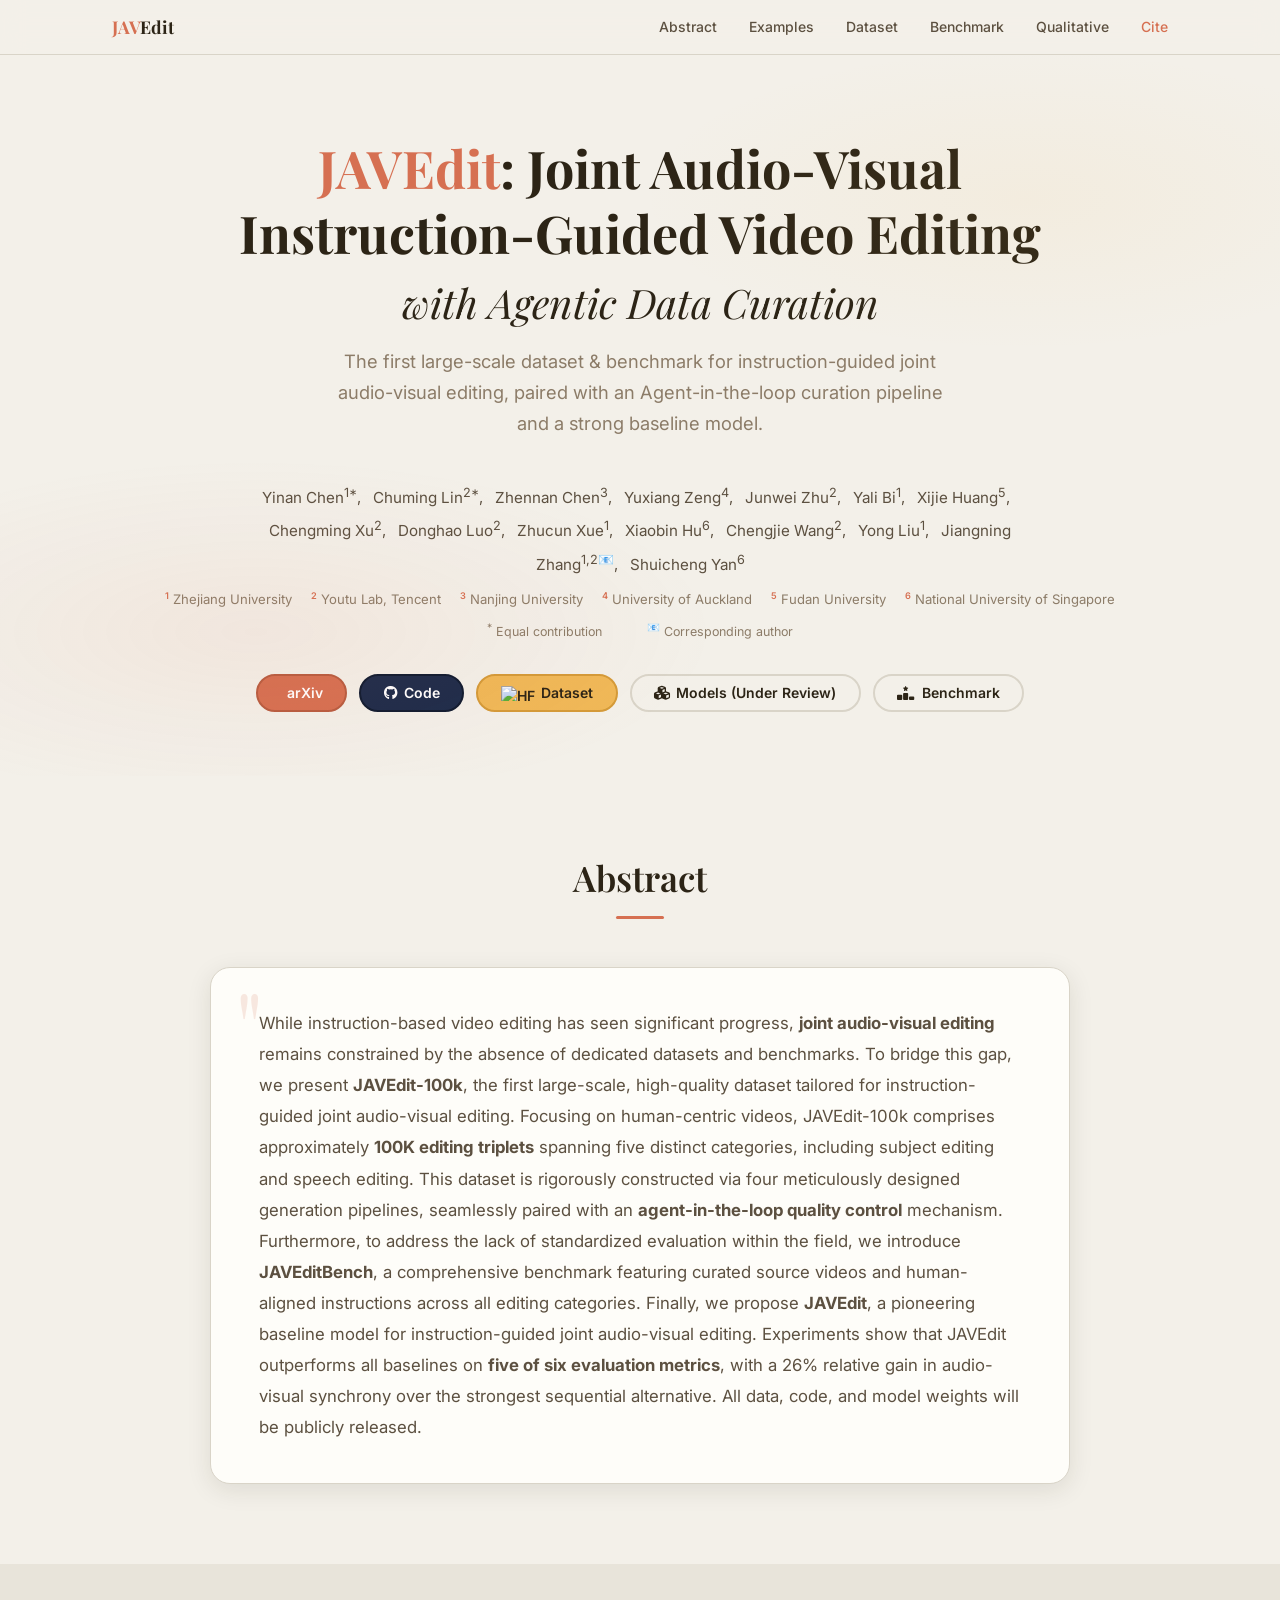
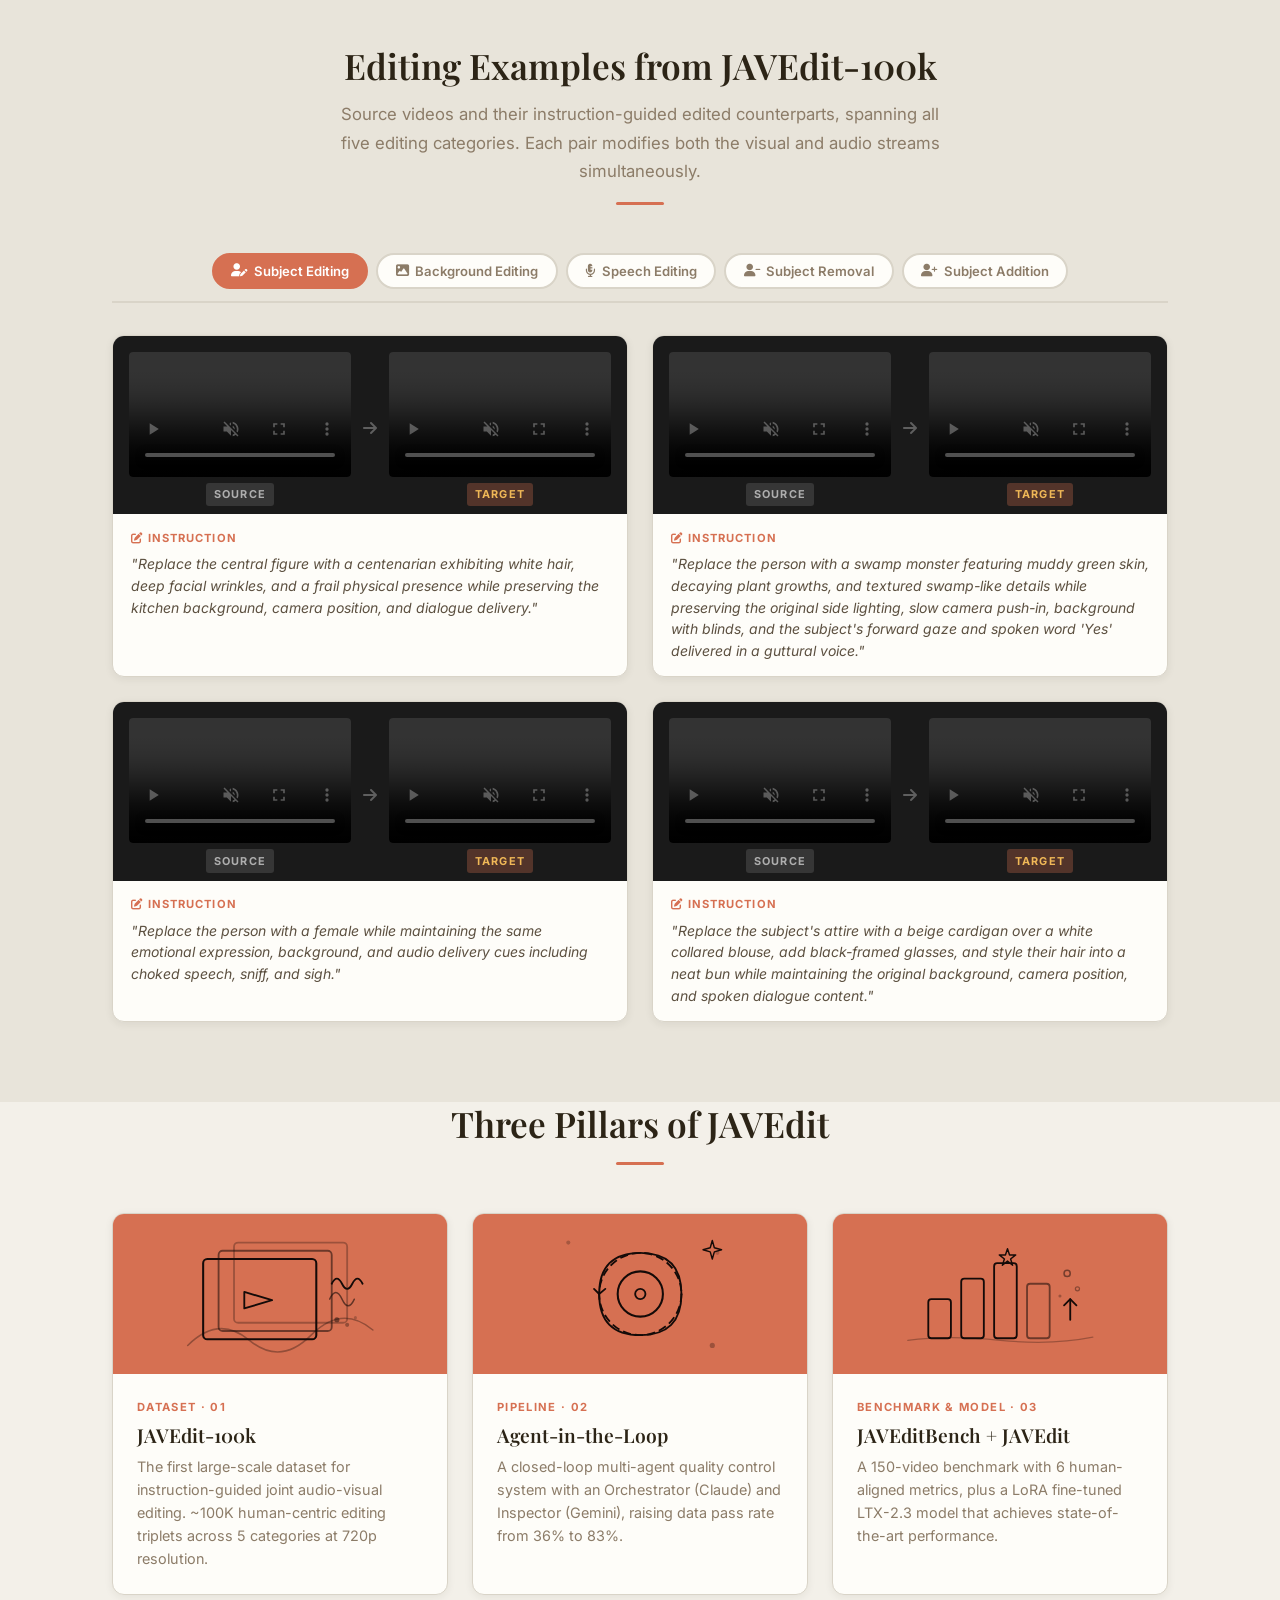
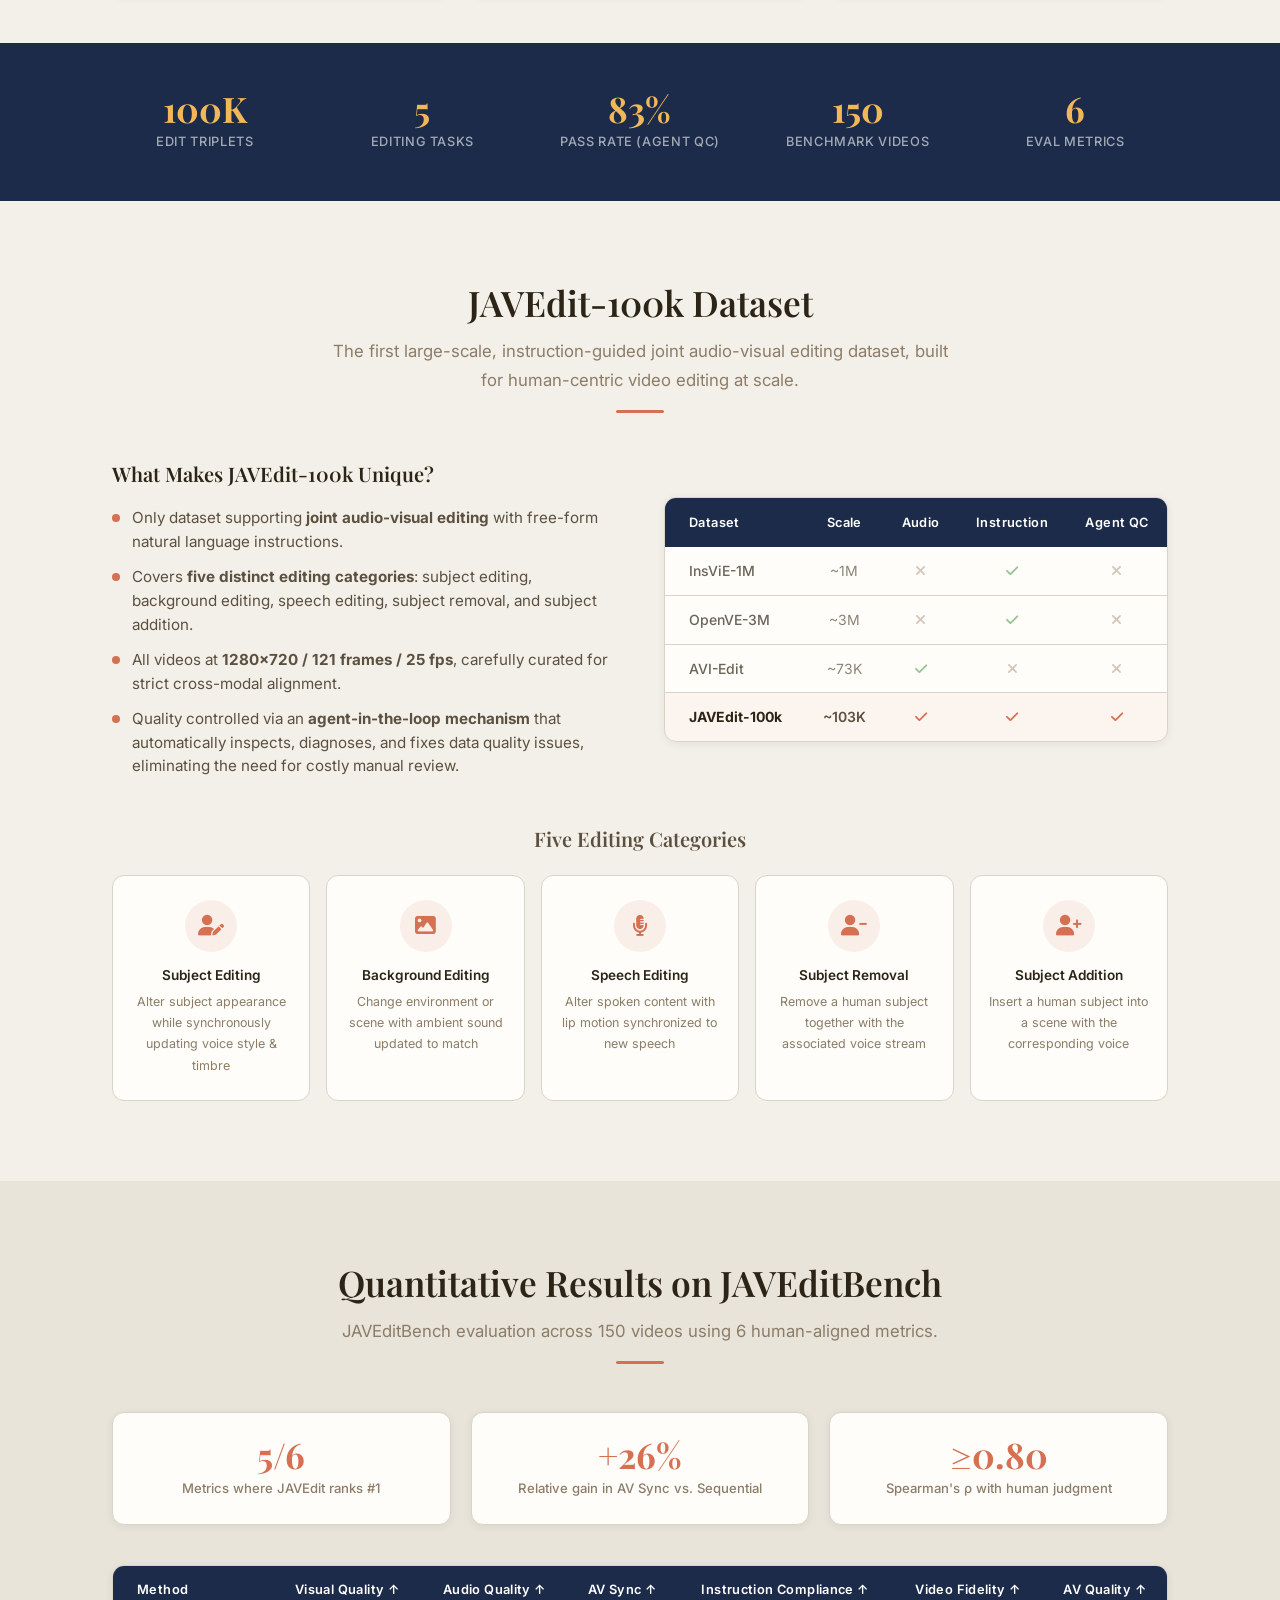
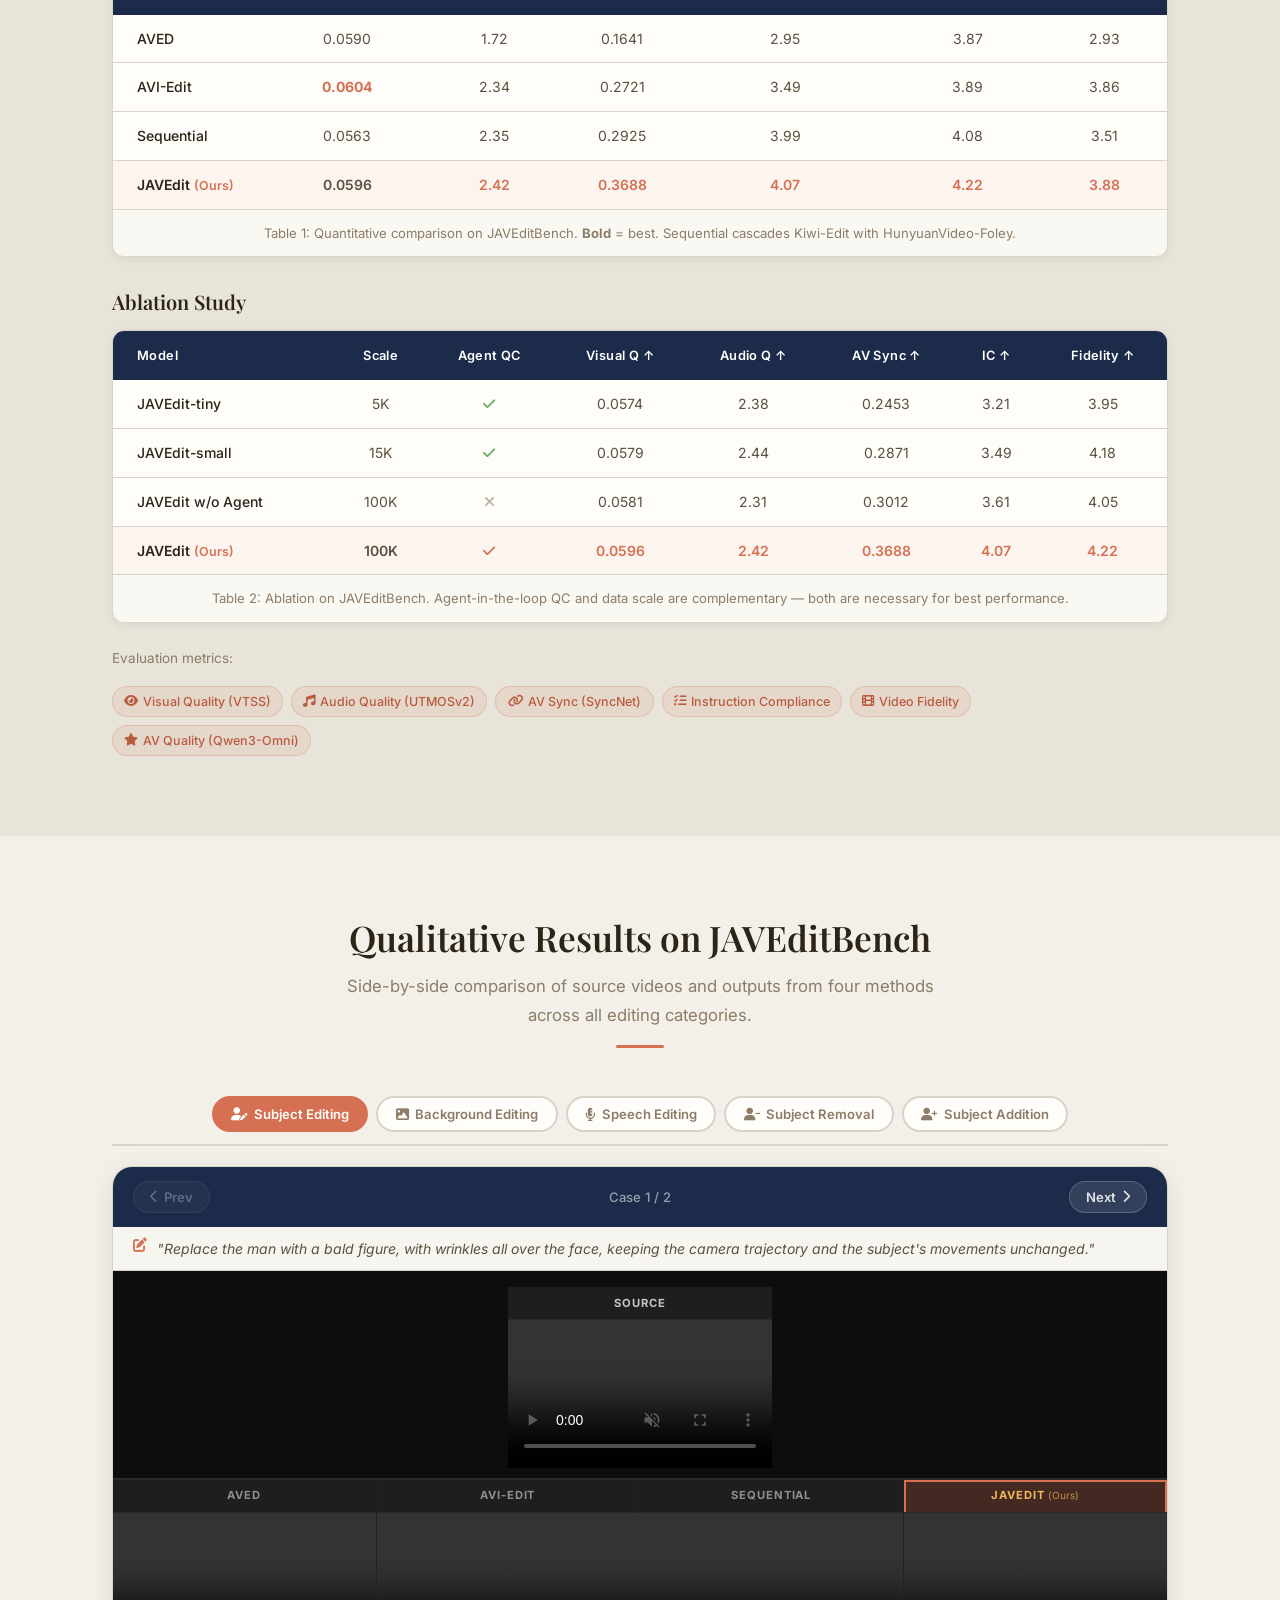
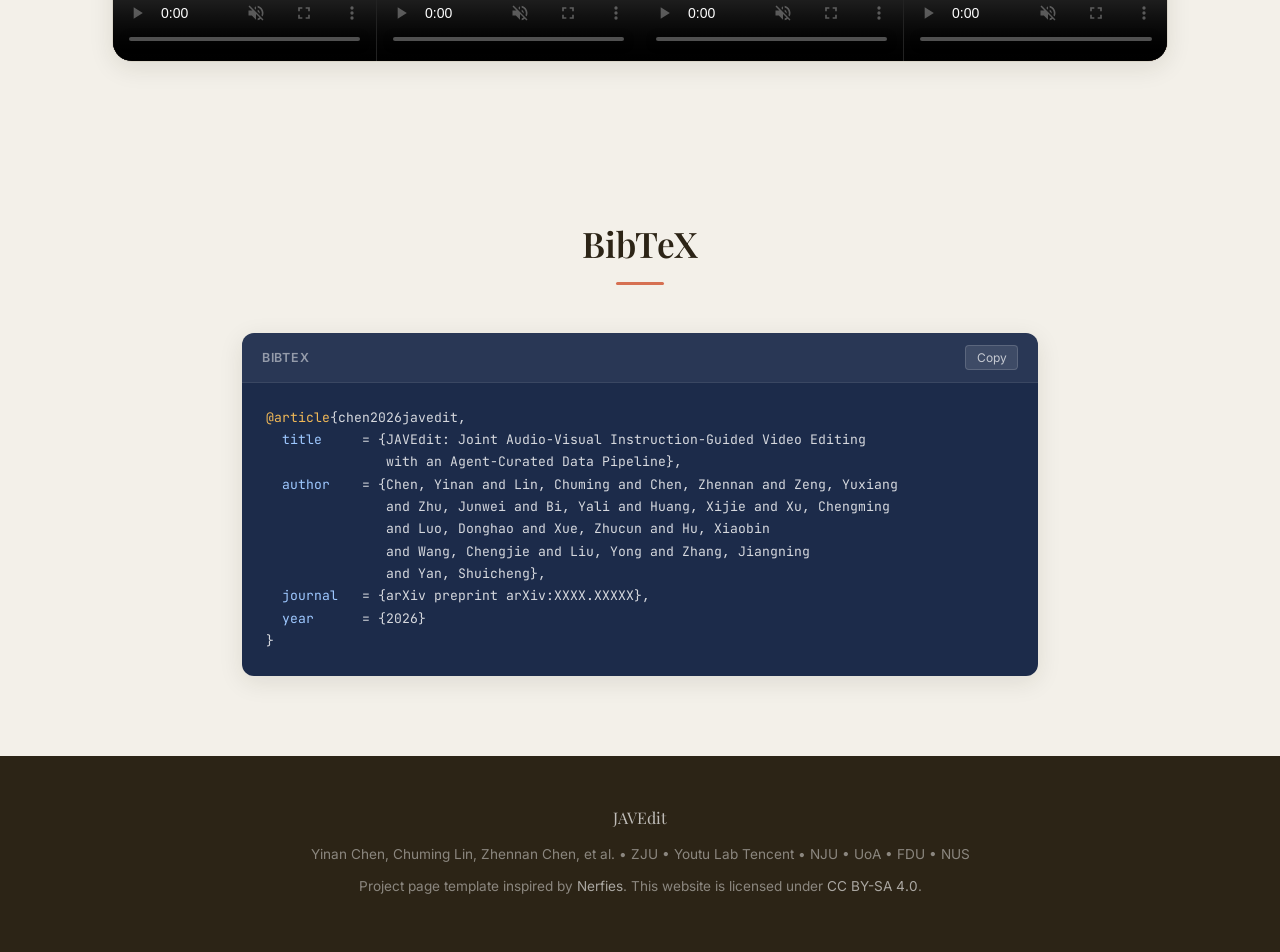
==== projects/JAVEdit/index.html @ 4b49e560 "Initial Update" ====
<!DOCTYPE html>
<html lang="en">
<head>
  <meta charset="UTF-8">
  <meta name="viewport" content="width=device-width, initial-scale=1.0">
  <title>JAVEdit — Joint Audio-Visual Instruction-Guided Video Editing</title>
  <meta name="description" content="JAVEdit: Joint Audio-Visual Instruction-Guided Video Editing with an Agent-Curated Data Pipeline. Introduces JAVEdit-100k dataset, Agent-in-the-loop pipeline, and JAVEditBench benchmark.">
  <meta name="keywords" content="video editing, audio-visual editing, instruction-guided, dataset, JAVEdit">

  <link rel="preconnect" href="https://fonts.googleapis.com">
  <link rel="preconnect" href="https://fonts.gstatic.com" crossorigin>
  <link href="https://fonts.googleapis.com/css2?family=Playfair+Display:ital,wght@0,400;0,600;0,700;1,400&family=Inter:wght@300;400;500;600&family=JetBrains+Mono:wght@400;500&display=swap" rel="stylesheet">
  <link rel="stylesheet" href="https://cdnjs.cloudflare.com/ajax/libs/font-awesome/6.5.0/css/all.min.css" crossorigin>
  <link rel="stylesheet" href="https://cdnjs.cloudflare.com/ajax/libs/academicons/1.9.4/css/academicons.min.css" crossorigin>
  <link rel="stylesheet" href="static/css/index.css">

  <style>
    /* Inline overrides for the active nav link */
    .navbar-links a.active { color: var(--terracotta); }
  </style>
</head>
<body>

<!-- ═══════════════════ NAVBAR ═══════════════════════════════════ -->
<nav class="navbar">
  <div class="container navbar-inner">
    <span class="navbar-brand"><span>JAV</span>Edit</span>
    <ul class="navbar-links">
      <li><a href="#abstract">Abstract</a></li>
      <li><a href="#examples">Examples</a></li>
      <li><a href="#dataset">Dataset</a></li>
      <li><a href="#results">Benchmark</a></li>
      <li><a href="#qualitative">Qualitative</a></li>
      <li><a href="#bibtex">Cite</a></li>
    </ul>
  </div>
</nav>

<!-- ═══════════════════ HERO ══════════════════════════════════════ -->
<header class="hero">
  <div class="container">
    <h1 class="hero-title">
      <span class="highlight">JAVEdit</span>: Joint Audio-Visual<br>
      Instruction-Guided Video Editing<br>
      <em style="font-weight:400; font-size:.78em">with Agentic Data Curation</em>
    </h1>

    <p class="hero-subtitle">
      The first large-scale dataset &amp; benchmark for instruction-guided joint audio-visual editing,
      paired with an Agent-in-the-loop curation pipeline and a strong baseline model.
    </p>

    <!-- Authors -->
    <div class="authors-block">
      <p class="authors-list">
        <a href="https://github.com/RyanChenYN" class="author-link" target="_blank">Yinan Chen</a><sup>1*</sup>,&ensp;
        <a href="https://linchuming.github.io/" class="author-link" target="_blank">Chuming Lin</a><sup>2*</sup>,&ensp;
        <a href="https://scholar.google.com/citations?user=edoqkgoAAAAJ&hl=en" class="author-link" target="_blank">Zhennan Chen</a><sup>3</sup>,&ensp;
        <a href="https://scholar.google.com/citations?user=gZvKCWoAAAAJ&hl=en" class="author-link" target="_blank">Yuxiang Zeng</a><sup>4</sup>,&ensp;
        <a href="https://scholar.google.com/citations?user=-OxQlHsAAAAJ&hl=zh-CN" class="author-link" target="_blank">Junwei Zhu</a><sup>2</sup>,&ensp;
        <a href="https://scholar.google.com/citations?user=8V6O60gAAAAJ&hl=zh-CN" class="author-link" target="_blank">Yali Bi</a><sup>1</sup>,&ensp;
        <a href="https://chmxu.github.io/" class="author-link" target="_blank">Xijie Huang</a><sup>5</sup>,&ensp;
        <a href="#" class="author-link" target="_blank">Chengming Xu</a><sup>2</sup>,&ensp;
        <a href="#" class="author-link" target="_blank">Donghao Luo</a><sup>2</sup>,&ensp;
        <a href="#" class="author-link" target="_blank">Zhucun Xue</a><sup>1</sup>,&ensp;
        <a href="#" class="author-link" target="_blank">Xiaobin Hu</a><sup>6</sup>,&ensp;
        <a href="#" class="author-link" target="_blank">Chengjie Wang</a><sup>2</sup>,&ensp;
        <a href="#" class="author-link" target="_blank">Yong Liu</a><sup>1</sup>,&ensp;
        <a href="#" class="author-link" target="_blank">Jiangning Zhang</a><sup>1,2</sup><a href="mailto:186368@zju.edu.cn"><sup>📧</sup></a>,&ensp;
        <a href="#" class="author-link" target="_blank">Shuicheng Yan</a><sup>6</sup>
      </p>
      <div class="affil-list">
        <span><sup class="affil-num">1</sup> Zhejiang University</span>
        <span><sup class="affil-num">2</sup> Youtu Lab, Tencent</span>
        <span><sup class="affil-num">3</sup> Nanjing University</span>
        <span><sup class="affil-num">4</sup> University of Auckland</span>
        <span><sup class="affil-num">5</sup> Fudan University</span>
        <span><sup class="affil-num">6</sup> National University of Singapore</span>
      </div>
      <div class="author-notes">
        <span><sup>*</sup> Equal contribution</span>&ensp;
        <span><sup>📧</sup> Corresponding author</span>
      </div>
    </div>

    <!-- CTA Buttons -->
    <div class="btn-row">
      <a href="https://arxiv.org/abs/XXXX.XXXXX" class="btn btn-primary" target="_blank">
        <i class="ai ai-arxiv"></i> arXiv
      </a>
      <a href="https://github.com/RyanChenYN/JAVEdit" class="btn btn-navy" target="_blank">
        <i class="fa-brands fa-github"></i> Code
      </a>
      <a href="https://huggingface.co/datasets/Coraxor/JAVEdit-100k" class="btn btn-mustard" target="_blank">
        <img src="https://huggingface.co/front/assets/huggingface_logo-noborder.svg" alt="HF" style="height:1.1em; vertical-align:middle;"> Dataset
      </a>
      <a href="#" class="btn btn-secondary" target="_blank">
        <i class="fa-solid fa-cubes"></i> Models (Under Review)
      </a>
      <a href="#results" class="btn btn-secondary">
        <i class="fa-solid fa-ranking-star"></i> Benchmark
      </a>
    </div>
  </div>
</header>

<!-- ═══════════════════ ABSTRACT ══════════════════════════════════ -->
<section id="abstract" class="section">
  <div class="container">
    <div class="section-header">
      <h2 class="section-title">Abstract</h2>
      <div class="divider"></div>
    </div>

    <div class="abstract-card">
      <p class="abstract-text">
        While instruction-based video editing has seen significant progress, <strong>joint audio-visual editing</strong>
        remains constrained by the absence of dedicated datasets and benchmarks. To bridge this gap,
        we present <strong>JAVEdit-100k</strong>, the first large-scale, high-quality dataset tailored for
        instruction-guided joint audio-visual editing. Focusing on human-centric videos, JAVEdit-100k
        comprises approximately <strong>100K editing triplets</strong> spanning five distinct categories, including
        subject editing and speech editing. This dataset is rigorously constructed via four meticulously
        designed generation pipelines, seamlessly paired with an <strong>agent-in-the-loop quality control</strong>
        mechanism. Furthermore, to address the lack of standardized evaluation within the field, we
        introduce <strong>JAVEditBench</strong>, a comprehensive benchmark featuring curated source videos and
        human-aligned instructions across all editing categories. Finally, we propose <strong>JAVEdit</strong>,
        a pioneering baseline model for instruction-guided joint audio-visual editing. Experiments show
        that JAVEdit outperforms all baselines on <strong>five of six evaluation metrics</strong>,
        with a 26% relative gain in audio-visual synchrony over the strongest sequential alternative.
        All data, code, and model weights will be publicly released.
      </p>
    </div>
  </div>
</section>

<!-- ═══════════════════ DATA EXAMPLES ═══════════════════════════ -->
<section id="examples" class="section" style="background:var(--cream-dark)">
  <div class="container">
    <div class="section-header">
      <h2 class="section-title">Editing Examples from JAVEdit-100k</h2>
      <p class="section-desc">
        Source videos and their instruction-guided edited counterparts, spanning all five editing categories.
        Each pair modifies both the visual and audio streams simultaneously.
      </p>
      <div class="divider"></div>
    </div>

    <!-- Category Tabs -->
    <div class="tab-bar" role="tablist">
      <button class="tab-btn active" data-tab="ex-subject" role="tab" aria-selected="true">
        <i class="fa-solid fa-user-pen"></i> Subject Editing
      </button>
      <button class="tab-btn" data-tab="ex-bg" role="tab">
        <i class="fa-solid fa-image"></i> Background Editing
      </button>
      <button class="tab-btn" data-tab="ex-speech" role="tab">
        <i class="fa-solid fa-microphone-lines"></i> Speech Editing
      </button>
      <button class="tab-btn" data-tab="ex-remove" role="tab">
        <i class="fa-solid fa-user-minus"></i> Subject Removal
      </button>
      <button class="tab-btn" data-tab="ex-add" role="tab">
        <i class="fa-solid fa-user-plus"></i> Subject Addition
      </button>
    </div>

    <!-- ── Subject Editing ── -->
    <div class="tab-panel active" id="ex-subject">
      <div class="pair-grid">

        <div class="pair-item">
          <div class="pair-videos">
            <div class="video-wrap">
              <video src="static/videos/datapipeline/person/0a16d2122d7b9e9fe6c2a6aa65b658e6/0a16d2122d7b9e9fe6c2a6aa65b658e6.mp4" muted loop playsinline controls></video>
              <span class="video-label src-label">Source</span>
            </div>
            <div class="pair-arrow"><i class="fa-solid fa-arrow-right"></i></div>
            <div class="video-wrap">
              <video src="static/videos/datapipeline/person/0a16d2122d7b9e9fe6c2a6aa65b658e6/0a16d2122d7b9e9fe6c2a6aa65b658e6_person_attribute_editing_age_Centenarian.mp4" muted loop playsinline controls></video>
              <span class="video-label edit-label">Target</span>
            </div>
          </div>
          <div class="pair-instruction">
            <span class="inst-label"><i class="fa-solid fa-pen-to-square"></i> Instruction</span>
            <p>"Replace the central figure with a centenarian exhibiting white hair, deep facial wrinkles, and a frail physical presence while preserving the kitchen background, camera position, and dialogue delivery."</p>
          </div>
        </div>

        <div class="pair-item">
          <div class="pair-videos">
            <div class="video-wrap">
              <video src="static/videos/datapipeline/person/41bea2e111c10757247267f6280dea7e/41bea2e111c10757247267f6280dea7e.mp4" muted loop playsinline controls></video>
              <span class="video-label src-label">Source</span>
            </div>
            <div class="pair-arrow"><i class="fa-solid fa-arrow-right"></i></div>
            <div class="video-wrap">
              <video src="static/videos/datapipeline/person/41bea2e111c10757247267f6280dea7e/41bea2e111c10757247267f6280dea7e_person_attribute_editing_subject_replacement_Swamp_monster.mp4" muted loop playsinline controls></video>
              <span class="video-label edit-label">Target</span>
            </div>
          </div>
          <div class="pair-instruction">
            <span class="inst-label"><i class="fa-solid fa-pen-to-square"></i> Instruction</span>
            <p>"Replace the person with a swamp monster featuring muddy green skin, decaying plant growths, and textured swamp-like details while preserving the original side lighting, slow camera push-in, background with blinds, and the subject's forward gaze and spoken word 'Yes' delivered in a guttural voice."</p>
          </div>
        </div>

        <div class="pair-item">
          <div class="pair-videos">
            <div class="video-wrap">
              <video src="static/videos/datapipeline/person/4c8dca29e1877a3bbf72e9747c40f267/4c8dca29e1877a3bbf72e9747c40f267.mp4" muted loop playsinline controls></video>
              <span class="video-label src-label">Source</span>
            </div>
            <div class="pair-arrow"><i class="fa-solid fa-arrow-right"></i></div>
            <div class="video-wrap">
              <video src="static/videos/datapipeline/person/4c8dca29e1877a3bbf72e9747c40f267/4c8dca29e1877a3bbf72e9747c40f267_person_attribute_editing_gender_Female.mp4" muted loop playsinline controls></video>
              <span class="video-label edit-label">Target</span>
            </div>
          </div>
          <div class="pair-instruction">
            <span class="inst-label"><i class="fa-solid fa-pen-to-square"></i> Instruction</span>
            <p>"Replace the person with a female while maintaining the same emotional expression, background, and audio delivery cues including choked speech, sniff, and sigh."</p>
          </div>
        </div>

        <div class="pair-item">
          <div class="pair-videos">
            <div class="video-wrap">
              <video src="static/videos/datapipeline/person/0bba0af818855deef3c978c8ed2c5d9b/0bba0af818855deef3c978c8ed2c5d9b.mp4" muted loop playsinline controls></video>
              <span class="video-label src-label">Source</span>
            </div>
            <div class="pair-arrow"><i class="fa-solid fa-arrow-right"></i></div>
            <div class="video-wrap">
              <video src="static/videos/datapipeline/person/0bba0af818855deef3c978c8ed2c5d9b/0bba0af818855deef3c978c8ed2c5d9b_person_attribute_editing_subject_replacement_Librarian.mp4" muted loop playsinline controls></video>
              <span class="video-label edit-label">Target</span>
            </div>
          </div>
          <div class="pair-instruction">
            <span class="inst-label"><i class="fa-solid fa-pen-to-square"></i> Instruction</span>
            <p>"Replace the subject's attire with a beige cardigan over a white collared blouse, add black-framed glasses, and style their hair into a neat bun while maintaining the original background, camera position, and spoken dialogue content."</p>
          </div>
        </div>

      </div>
    </div>

    <!-- ── Background Editing ── -->
    <div class="tab-panel" id="ex-bg">
      <div class="pair-grid">

        <div class="pair-item">
          <div class="pair-videos">
            <div class="video-wrap">
              <video src="static/videos/datapipeline/background/1749b9cf546bac1a19e24f649ab5e3c0_background_editing_outdoor_Hiking_trail/1749b9cf546bac1a19e24f649ab5e3c0.mp4" muted loop playsinline controls></video>
              <span class="video-label src-label">Source</span>
            </div>
            <div class="pair-arrow"><i class="fa-solid fa-arrow-right"></i></div>
            <div class="video-wrap">
              <video src="static/videos/datapipeline/background/1749b9cf546bac1a19e24f649ab5e3c0_background_editing_outdoor_Hiking_trail/1749b9cf546bac1a19e24f649ab5e3c0_background_editing_outdoor_Hiking_trail.mp4" muted loop playsinline controls></video>
              <span class="video-label edit-label">Target</span>
            </div>
          </div>
          <div class="pair-instruction">
            <span class="inst-label"><i class="fa-solid fa-pen-to-square"></i> Instruction</span>
            <p>"Replace the background with a dense forest hiking trail featuring a dirt path surrounded by tall trees and lush greenery while maintaining the subject's position and natural outdoor lighting."</p>
          </div>
        </div>

        <div class="pair-item">
          <div class="pair-videos">
            <div class="video-wrap">
              <video src="static/videos/datapipeline/background/1749dc0fbf5072fd6302650e2b3811af_background_editing_nature_Spring_garden/1749dc0fbf5072fd6302650e2b3811af.mp4" muted loop playsinline controls></video>
              <span class="video-label src-label">Source</span>
            </div>
            <div class="pair-arrow"><i class="fa-solid fa-arrow-right"></i></div>
            <div class="video-wrap">
              <video src="static/videos/datapipeline/background/1749dc0fbf5072fd6302650e2b3811af_background_editing_nature_Spring_garden/1749dc0fbf5072fd6302650e2b3811af_background_editing_nature_Spring_garden.mp4" muted loop playsinline controls></video>
              <span class="video-label edit-label">Target</span>
            </div>
          </div>
          <div class="pair-instruction">
            <span class="inst-label"><i class="fa-solid fa-pen-to-square"></i> Instruction</span>
            <p>"Replace the background with a vibrant spring garden scene filled with blooming pink and white flowers, cherry blossom branches, and lush greenery under bright sunlight."</p>
          </div>
        </div>

        <div class="pair-item">
          <div class="pair-videos">
            <div class="video-wrap">
              <video src="static/videos/datapipeline/background/11473123ca88a2058083af5f1d82cbe9_background_editing_landmarks_Alcatraz_Island/11473123ca88a2058083af5f1d82cbe9.mp4" muted loop playsinline controls></video>
              <span class="video-label src-label">Source</span>
            </div>
            <div class="pair-arrow"><i class="fa-solid fa-arrow-right"></i></div>
            <div class="video-wrap">
              <video src="static/videos/datapipeline/background/11473123ca88a2058083af5f1d82cbe9_background_editing_landmarks_Alcatraz_Island/11473123ca88a2058083af5f1d82cbe9_background_editing_landmarks_Alcatraz_Island.mp4" muted loop playsinline controls></video>
              <span class="video-label edit-label">Target</span>
            </div>
          </div>
          <div class="pair-instruction">
            <span class="inst-label"><i class="fa-solid fa-pen-to-square"></i> Instruction</span>
            <p>"Replace the background with a clear, photorealistic view of Alcatraz Island while maintaining the same foreground subject's smoking actions, steady camera perspective, and vocal delivery."</p>
          </div>
        </div>

        <div class="pair-item">
          <div class="pair-videos">
            <div class="video-wrap">
              <video src="static/videos/datapipeline/background/08b09d9649a4cb448430250c629bd077_background_editing_nature_Bog/08b09d9649a4cb448430250c629bd077.mp4" muted loop playsinline controls></video>
              <span class="video-label src-label">Source</span>
            </div>
            <div class="pair-arrow"><i class="fa-solid fa-arrow-right"></i></div>
            <div class="video-wrap">
              <video src="static/videos/datapipeline/background/08b09d9649a4cb448430250c629bd077_background_editing_nature_Bog/08b09d9649a4cb448430250c629bd077_background_editing_nature_Bog.mp4" muted loop playsinline controls></video>
              <span class="video-label edit-label">Target</span>
            </div>
          </div>
          <div class="pair-instruction">
            <span class="inst-label"><i class="fa-solid fa-pen-to-square"></i> Instruction</span>
            <p>"Replace the background with a bog landscape featuring wet, marshy terrain, scattered puddles, tall reeds, and an overcast sky while preserving the subject's position, attire, gestures, and vocal delivery unchanged from the original."</p>
          </div>
        </div>


      </div>
    </div>

    <!-- ── Speech Editing ── -->
    <div class="tab-panel" id="ex-speech">
      <div class="pair-grid">

        <div class="pair-item">
          <div class="pair-videos">
            <div class="video-wrap">
              <video src="static/videos/datapipeline/talk/1d1e10b03ae8ff4a967b12f82a378a55/1d1e10b03ae8ff4a967b12f82a378a55.mp4" muted loop playsinline controls></video>
              <span class="video-label src-label">Source</span>
            </div>
            <div class="pair-arrow"><i class="fa-solid fa-arrow-right"></i></div>
            <div class="video-wrap">
              <video src="static/videos/datapipeline/talk/1d1e10b03ae8ff4a967b12f82a378a55/1d1e10b03ae8ff4a967b12f82a378a55_talk.mp4" muted loop playsinline controls></video>
              <span class="video-label edit-label">Target</span>
            </div>
          </div>
          <div class="pair-instruction">
            <span class="inst-label"><i class="fa-solid fa-pen-to-square"></i> Instruction</span>
            <p>"Ensure the speaker delivers the line 'Profit margins require immediate strategic adjustments.' while maintaining all visual and non-speech audio elements unchanged."</p>
          </div>
        </div>

        <div class="pair-item">
          <div class="pair-videos">
            <div class="video-wrap">
              <video src="static/videos/datapipeline/talk/1d4742597a9815b710a6f0257470ad3c/1d4742597a9815b710a6f0257470ad3c.mp4" muted loop playsinline controls></video>
              <span class="video-label src-label">Source</span>
            </div>
            <div class="pair-arrow"><i class="fa-solid fa-arrow-right"></i></div>
            <div class="video-wrap">
              <video src="static/videos/datapipeline/talk/1d4742597a9815b710a6f0257470ad3c/1d4742597a9815b710a6f0257470ad3c_talk.mp4" muted loop playsinline controls></video>
              <span class="video-label edit-label">Target</span>
            </div>
          </div>
          <div class="pair-instruction">
            <span class="inst-label"><i class="fa-solid fa-pen-to-square"></i> Instruction</span>
            <p>"Replace the spoken content so the person says 'Shut off the water valve. Replace the old rubber washer.' while maintaining all visual and non-speech audio elements unchanged."</p>
          </div>
        </div>

        <div class="pair-item">
          <div class="pair-videos">
            <div class="video-wrap">
              <video src="static/videos/datapipeline/talk/2bbf9420ac40f1fe25c7807db02160a7/2bbf9420ac40f1fe25c7807db02160a7.mp4" muted loop playsinline controls></video>
              <span class="video-label src-label">Source</span>
            </div>
            <div class="pair-arrow"><i class="fa-solid fa-arrow-right"></i></div>
            <div class="video-wrap">
              <video src="static/videos/datapipeline/talk/2bbf9420ac40f1fe25c7807db02160a7/2bbf9420ac40f1fe25c7807db02160a7_talk.mp4" muted loop playsinline controls></video>
              <span class="video-label edit-label">Target</span>
            </div>
          </div>
          <div class="pair-instruction">
            <span class="inst-label"><i class="fa-solid fa-pen-to-square"></i> Instruction</span>
            <p>"Replace the spoken dialogue with the exact phrase: 'I need to grab milk, bread, and eggs now.'"</p>
          </div>
        </div>

        <div class="pair-item">
          <div class="pair-videos">
            <div class="video-wrap">
              <video src="static/videos/datapipeline/talk/0bb3764de957cef39008d169398e04bc/0bb3764de957cef39008d169398e04bc.mp4" muted loop playsinline controls></video>
              <span class="video-label src-label">Source</span>
            </div>
            <div class="pair-arrow"><i class="fa-solid fa-arrow-right"></i></div>
            <div class="video-wrap">
              <video src="static/videos/datapipeline/talk/0bb3764de957cef39008d169398e04bc/0bb3764de957cef39008d169398e04bc_talk.mp4" muted loop playsinline controls></video>
              <span class="video-label edit-label">Target</span>
            </div>
          </div>
          <div class="pair-instruction">
            <span class="inst-label"><i class="fa-solid fa-pen-to-square"></i> Instruction</span>
            <p>"Replace the spoken dialogue with 'Now string the beads carefully.'"</p>
          </div>
        </div>

      </div>
    </div>

    <!-- ── Subject Removal ── -->
    <div class="tab-panel" id="ex-remove">
      <div class="pair-grid">

        <div class="pair-item">
          <div class="pair-videos">
            <div class="video-wrap">
              <video src="static/videos/datapipeline/remove/3ddaddcdebecbcba38d79d3b7176e840_remove/3ddaddcdebecbcba38d79d3b7176e840.mp4" muted loop playsinline controls></video>
              <span class="video-label src-label">Source</span>
            </div>
            <div class="pair-arrow"><i class="fa-solid fa-arrow-right"></i></div>
            <div class="video-wrap">
              <video src="static/videos/datapipeline/remove/3ddaddcdebecbcba38d79d3b7176e840_remove/3ddaddcdebecbcba38d79d3b7176e840_remove.mp4" muted loop playsinline controls></video>
              <span class="video-label edit-label">Target</span>
            </div>
          </div>
          <div class="pair-instruction">
            <span class="inst-label"><i class="fa-solid fa-pen-to-square"></i> Instruction</span>
            <p>"Display the dimly lit room's background with the window showing blurred exterior lights and worn walls, accompanied by ambient atmospheric sounds and music without any human voices."</p>
          </div>
        </div>

        <div class="pair-item">
          <div class="pair-videos">
            <div class="video-wrap">
              <video src="static/videos/datapipeline/remove/1f0662c4ce1bc698c10b01467b1c7a25_remove/1f0662c4ce1bc698c10b01467b1c7a25.mp4" muted loop playsinline controls></video>
              <span class="video-label src-label">Source</span>
            </div>
            <div class="pair-arrow"><i class="fa-solid fa-arrow-right"></i></div>
            <div class="video-wrap">
              <video src="static/videos/datapipeline/remove/1f0662c4ce1bc698c10b01467b1c7a25_remove/1f0662c4ce1bc698c10b01467b1c7a25_remove.mp4" muted loop playsinline controls></video>
              <span class="video-label edit-label">Target</span>
            </div>
          </div>
          <div class="pair-instruction">
            <span class="inst-label"><i class="fa-solid fa-pen-to-square"></i> Instruction</span>
            <p>"The scene features the storefront with graffiti-covered windows, a dark door, and interior shelves visible through the glass, accompanied by ambient sounds without any human voices."</p>
          </div>
        </div>

        <div class="pair-item">
          <div class="pair-videos">
            <div class="video-wrap">
              <video src="static/videos/datapipeline/remove/2b8cfe36f16567d7a19c65b1616b9e6a_remove/2b8cfe36f16567d7a19c65b1616b9e6a.mp4" muted loop playsinline controls></video>
              <span class="video-label src-label">Source</span>
            </div>
            <div class="pair-arrow"><i class="fa-solid fa-arrow-right"></i></div>
            <div class="video-wrap">
              <video src="static/videos/datapipeline/remove/2b8cfe36f16567d7a19c65b1616b9e6a_remove/2b8cfe36f16567d7a19c65b1616b9e6a_remove.mp4" muted loop playsinline controls></video>
              <span class="video-label edit-label">Target</span>
            </div>
          </div>
          <div class="pair-instruction">
            <span class="inst-label"><i class="fa-solid fa-pen-to-square"></i> Instruction</span>
            <p>"The scene should depict an empty courtroom with wooden benches and paneled walls, accompanied by ambient background music without any human speech."</p>
          </div>
        </div>

        <div class="pair-item">
          <div class="pair-videos">
            <div class="video-wrap">
              <video src="static/videos/datapipeline/remove/28e0369e9d77d3a7f82a1ee3146984b0_remove/28e0369e9d77d3a7f82a1ee3146984b0.mp4" muted loop playsinline controls></video>
              <span class="video-label src-label">Source</span>
            </div>
            <div class="pair-arrow"><i class="fa-solid fa-arrow-right"></i></div>
            <div class="video-wrap">
              <video src="static/videos/datapipeline/remove/28e0369e9d77d3a7f82a1ee3146984b0_remove/28e0369e9d77d3a7f82a1ee3146984b0_remove.mp4" muted loop playsinline controls></video>
              <span class="video-label edit-label">Target</span>
            </div>
          </div>
          <div class="pair-instruction">
            <span class="inst-label"><i class="fa-solid fa-pen-to-square"></i> Instruction</span>
            <p>"The video displays the casino background with slot machines featuring 'Giant Jackpot' signage, showcasing only the stationary machines and ambient lighting without any individuals present."</p>
          </div>
        </div>

      </div>
    </div>

    <!-- ── Subject Addition ── -->
    <div class="tab-panel" id="ex-add">
      <div class="pair-grid">

        <div class="pair-item">
          <div class="pair-videos">
            <div class="video-wrap">
              <video src="static/videos/datapipeline/add/6011be7e6ae6b166afa0be7e027043e2_remove/6011be7e6ae6b166afa0be7e027043e2_remove.mp4" muted loop playsinline controls></video>
              <span class="video-label src-label">Source</span>
            </div>
            <div class="pair-arrow"><i class="fa-solid fa-arrow-right"></i></div>
            <div class="video-wrap">
              <video src="static/videos/datapipeline/add/6011be7e6ae6b166afa0be7e027043e2_remove/6011be7e6ae6b166afa0be7e027043e2.mp4" muted loop playsinline controls></video>
              <span class="video-label edit-label">Target</span>
            </div>
          </div>
          <div class="pair-instruction">
            <span class="inst-label"><i class="fa-solid fa-pen-to-square"></i> Instruction</span>
            <p>"Include a woman in a black suit seated in the chair, maintaining her posture and presence within the environment, while retaining the background elements and original human vocalizations."</p>
          </div>
        </div>

        <div class="pair-item">
          <div class="pair-videos">
            <div class="video-wrap">
              <video src="static/videos/datapipeline/add/8088c9b07d2107de3637c8eeb36d80ad_remove/8088c9b07d2107de3637c8eeb36d80ad_remove.mp4" muted loop playsinline controls></video>
              <span class="video-label src-label">Source</span>
            </div>
            <div class="pair-arrow"><i class="fa-solid fa-arrow-right"></i></div>
            <div class="video-wrap">
              <video src="static/videos/datapipeline/add/8088c9b07d2107de3637c8eeb36d80ad_remove/8088c9b07d2107de3637c8eeb36d80ad.mp4" muted loop playsinline controls></video>
              <span class="video-label edit-label">Target</span>
            </div>
          </div>
          <div class="pair-instruction">
            <span class="inst-label"><i class="fa-solid fa-pen-to-square"></i> Instruction</span>
            <p>"Include a woman with long wavy hair wearing black attire and gold earrings in the chapel, with her speaking the phrase 'That place where my mom and I had some of our best talks' while preserving the floral displays, wooden coffins, and ambient musical score."</p>
          </div>
        </div>

        <div class="pair-item">
          <div class="pair-videos">
            <div class="video-wrap">
              <video src="static/videos/datapipeline/add/25244fb39f3f495af9352594a2b9e58b_remove/25244fb39f3f495af9352594a2b9e58b_remove.mp4" muted loop playsinline controls></video>
              <span class="video-label src-label">Source</span>
            </div>
            <div class="pair-arrow"><i class="fa-solid fa-arrow-right"></i></div>
            <div class="video-wrap">
              <video src="static/videos/datapipeline/add/25244fb39f3f495af9352594a2b9e58b_remove/25244fb39f3f495af9352594a2b9e58b.mp4" muted loop playsinline controls></video>
              <span class="video-label edit-label">Target</span>
            </div>
          </div>
          <div class="pair-instruction">
            <span class="inst-label"><i class="fa-solid fa-pen-to-square"></i> Instruction</span>
            <p>"Insert a person wearing a gray shirt and a red cord necklace seated in the vehicle while holding a metallic thermos, with the background seats, window, and ambient sounds remaining unchanged."</p>
          </div>
        </div>

        <div class="pair-item">
          <div class="pair-videos">
            <div class="video-wrap">
              <video src="static/videos/datapipeline/add/9707c6293de38c90e759d1e61d40bae3_remove/9707c6293de38c90e759d1e61d40bae3_remove.mp4" muted loop playsinline controls></video>
              <span class="video-label src-label">Source</span>
            </div>
            <div class="pair-arrow"><i class="fa-solid fa-arrow-right"></i></div>
            <div class="video-wrap">
              <video src="static/videos/datapipeline/add/9707c6293de38c90e759d1e61d40bae3_remove/9707c6293de38c90e759d1e61d40bae3.mp4" muted loop playsinline controls></video>
              <span class="video-label edit-label">Target</span>
            </div>
          </div>
          <div class="pair-instruction">
            <span class="inst-label"><i class="fa-solid fa-pen-to-square"></i> Instruction</span>
            <p>"A person with gray hair and glasses, dressed in a dark button-up shirt, sits in the brown leather chair facing the bookshelf while speaking, with the background and ambient music unchanged."</p>
          </div>
        </div>

      </div>
    </div>

  </div>
</section>

<!-- ═══════════════════ CONTRIBUTIONS ════════════════════════════ -->
<section class="section-sm" style="padding-top:0">
  <div class="container">
    <div class="section-header">
      <h2 class="section-title">Three Pillars of JAVEdit</h2>
      <div class="divider"></div>
    </div>

    <div class="feat-grid">

      <!-- Card 1: Dataset -->
      <div class="feat-card">
        <div class="feat-card-art">
          <!-- Abstract hand-drawn line art: stacked video frames + audio waves -->
          <svg viewBox="0 0 200 140" fill="none" xmlns="http://www.w3.org/2000/svg" aria-hidden="true">
            <!-- background squiggles -->
            <path d="M10 120 Q40 90 70 115 Q100 140 130 110 Q160 80 190 105" stroke="black" stroke-width="1.5" stroke-linecap="round" opacity=".35"/>
            <!-- frame 3 (back) -->
            <rect x="55" y="20" width="110" height="78" rx="4" stroke="black" stroke-width="1.8" opacity=".3"/>
            <!-- frame 2 (mid) -->
            <rect x="40" y="28" width="110" height="78" rx="4" stroke="black" stroke-width="1.8" opacity=".55"/>
            <!-- frame 1 (front) -->
            <rect x="25" y="36" width="110" height="78" rx="4" stroke="black" stroke-width="2"/>
            <!-- play triangle -->
            <path d="M65 68 L92 76 L65 84 Z" stroke="black" stroke-width="1.8" stroke-linejoin="round"/>
            <!-- audio wave -->
            <path d="M150 60 Q155 50 160 60 Q165 70 170 60 Q175 50 180 60" stroke="black" stroke-width="1.8" stroke-linecap="round"/>
            <path d="M148 75 Q154 62 160 75 Q166 88 172 75" stroke="black" stroke-width="1.4" stroke-linecap="round" opacity=".6"/>
            <!-- dots -->
            <circle cx="155" cy="95" r="2.5" fill="black" opacity=".5"/>
            <circle cx="165" cy="100" r="2" fill="black" opacity=".35"/>
            <circle cx="173" cy="93" r="1.5" fill="black" opacity=".25"/>
          </svg>
        </div>
        <div class="feat-card-body">
          <div class="feat-card-num">Dataset · 01</div>
          <h3 class="feat-card-title">JAVEdit-100k</h3>
          <p class="feat-card-desc">
            The first large-scale dataset for instruction-guided joint audio-visual editing.
            ~100K human-centric editing triplets across 5 categories at 720p resolution.
          </p>
        </div>
      </div>

      <!-- Card 2: Pipeline -->
      <div class="feat-card">
        <div class="feat-card-art">
          <!-- Abstract hand-drawn line art: agent loop / gear / inspect -->
          <svg viewBox="0 0 200 140" fill="none" xmlns="http://www.w3.org/2000/svg" aria-hidden="true">
            <!-- scattered dots background -->
            <circle cx="30" cy="20" r="2" fill="black" opacity=".25"/>
            <circle cx="175" cy="30" r="2" fill="black" opacity=".2"/>
            <circle cx="170" cy="120" r="2.5" fill="black" opacity=".3"/>
            <!-- outer gear-like circle -->
            <circle cx="100" cy="70" r="40" stroke="black" stroke-width="1.8" stroke-dasharray="8 4"/>
            <!-- inner circle -->
            <circle cx="100" cy="70" r="22" stroke="black" stroke-width="2"/>
            <!-- center dot -->
            <circle cx="100" cy="70" r="5" stroke="black" stroke-width="1.8"/>
            <!-- arrow loop -->
            <path d="M60 70 Q60 30 100 30" stroke="black" stroke-width="1.8" stroke-linecap="round"/>
            <path d="M100 30 Q140 30 140 70" stroke="black" stroke-width="1.8" stroke-linecap="round"/>
            <path d="M140 70 Q140 110 100 110" stroke="black" stroke-width="1.8" stroke-linecap="round"/>
            <path d="M100 110 Q60 110 60 70" stroke="black" stroke-width="1.8" stroke-linecap="round"/>
            <!-- arrowhead -->
            <path d="M55 65 L60 70 L66 65" stroke="black" stroke-width="1.8" stroke-linecap="round" stroke-linejoin="round"/>
            <!-- sparkle top-right -->
            <path d="M168 25 L170 18 L172 25 L179 27 L172 29 L170 36 L168 29 L161 27 Z" stroke="black" stroke-width="1.4" stroke-linejoin="round"/>
          </svg>
        </div>
        <div class="feat-card-body">
          <div class="feat-card-num">Pipeline · 02</div>
          <h3 class="feat-card-title">Agent-in-the-Loop</h3>
          <p class="feat-card-desc">
            A closed-loop multi-agent quality control system with an Orchestrator (Claude) and Inspector (Gemini),
            raising data pass rate from 36% to 83%.
          </p>
        </div>
      </div>

      <!-- Card 3: Benchmark + Model -->
      <div class="feat-card">
        <div class="feat-card-art">
          <!-- Abstract hand-drawn line art: bar chart + medal -->
          <svg viewBox="0 0 200 140" fill="none" xmlns="http://www.w3.org/2000/svg" aria-hidden="true">
            <!-- wavy baseline -->
            <path d="M10 115 Q50 110 100 115 Q150 120 190 112" stroke="black" stroke-width="1.2" stroke-linecap="round" opacity=".3"/>
            <!-- bars -->
            <rect x="30" y="75" width="22" height="38" rx="3" stroke="black" stroke-width="1.8"/>
            <rect x="62" y="55" width="22" height="58" rx="3" stroke="black" stroke-width="1.8"/>
            <rect x="94" y="40" width="22" height="73" rx="3" stroke="black" stroke-width="1.8"/>
            <rect x="126" y="60" width="22" height="53" rx="3" stroke="black" stroke-width="1.8" opacity=".55"/>
            <!-- star on tallest bar -->
            <path d="M105 32 L107 26 L109 32 L115 32 L110 36 L112 42 L107 38 L102 42 L104 36 L99 32 Z" stroke="black" stroke-width="1.4" stroke-linejoin="round"/>
            <!-- floating dots -->
            <circle cx="165" cy="50" r="3" stroke="black" stroke-width="1.5" opacity=".5"/>
            <circle cx="175" cy="65" r="2" stroke="black" stroke-width="1.2" opacity=".4"/>
            <circle cx="158" cy="72" r="1.5" fill="black" opacity=".3"/>
            <!-- arrow up -->
            <path d="M168 95 L168 75" stroke="black" stroke-width="1.8" stroke-linecap="round"/>
            <path d="M162 81 L168 75 L174 81" stroke="black" stroke-width="1.8" stroke-linecap="round" stroke-linejoin="round"/>
          </svg>
        </div>
        <div class="feat-card-body">
          <div class="feat-card-num">Benchmark &amp; Model · 03</div>
          <h3 class="feat-card-title">JAVEditBench + JAVEdit</h3>
          <p class="feat-card-desc">
            A 150-video benchmark with 6 human-aligned metrics, plus a LoRA fine-tuned LTX-2.3 model
            that achieves state-of-the-art performance.
          </p>
        </div>
      </div>

    </div>
  </div>
</section>

<!-- ═══════════════════ STATS STRIP ══════════════════════════════ -->
<div class="stats-strip">
  <div class="container">
    <div class="stats-grid">
      <div>
        <div class="stat-num" data-target="100" data-suffix="K">0K</div>
        <div class="stat-label">Edit Triplets</div>
      </div>
      <div>
        <div class="stat-num" data-target="5">0</div>
        <div class="stat-label">Editing Tasks</div>
      </div>
      <div>
        <div class="stat-num" data-target="83" data-suffix="%">0%</div>
        <div class="stat-label">Pass Rate (Agent QC)</div>
      </div>
      <div>
        <div class="stat-num" data-target="150">0</div>
        <div class="stat-label">Benchmark Videos</div>
      </div>
      <div>
        <div class="stat-num" data-target="6">0</div>
        <div class="stat-label">Eval Metrics</div>
      </div>
    </div>
  </div>
</div>

<!-- ═══════════════════ DATASET ═══════════════════════════════════ -->
<section id="dataset" class="section">
  <div class="container">
    <div class="section-header">
      <h2 class="section-title">JAVEdit-100k Dataset</h2>
      <p class="section-desc">
        The first large-scale, instruction-guided joint audio-visual editing dataset,
        built for human-centric video editing at scale.
      </p>
      <div class="divider"></div>
    </div>

    <div class="two-col" style="margin-bottom:3rem; align-items:center">
      <div>
        <h3 style="margin-bottom:1rem">What Makes JAVEdit-100k Unique?</h3>
        <ul class="contrib-list">
          <li>
            <span class="contrib-dot"></span>
            <span>Only dataset supporting <strong>joint audio-visual editing</strong> with free-form natural language instructions.</span>
          </li>
          <li>
            <span class="contrib-dot"></span>
            <span>Covers <strong>five distinct editing categories</strong>: subject editing, background editing, speech editing, subject removal, and subject addition.</span>
          </li>
          <li>
            <span class="contrib-dot"></span>
            <span>All videos at <strong>1280×720 / 121 frames / 25 fps</strong>, carefully curated for strict cross-modal alignment.</span>
          </li>
          <li>
            <span class="contrib-dot"></span>
            <span>Quality controlled via an <strong>agent-in-the-loop mechanism</strong> that automatically inspects, diagnoses, and fixes data quality issues, eliminating the need for costly manual review.</span>
          </li>
        </ul>
      </div>
      <div>
        <!-- Dataset comparison table -->
        <div class="table-wrap">
          <table>
            <thead>
              <tr>
                <th style="text-align:left">Dataset</th>
                <th>Scale</th>
                <th>Audio</th>
                <th>Instruction</th>
                <th>Agent QC</th>
              </tr>
            </thead>
            <tbody>
              <tr style="opacity:.7">
                <td>InsViE-1M</td><td>~1M</td>
                <td><i class="fa-solid fa-xmark" style="color:#c0b0a0"></i></td>
                <td><i class="fa-solid fa-check" style="color:#6aab6a"></i></td>
                <td><i class="fa-solid fa-xmark" style="color:#c0b0a0"></i></td>
              </tr>
              <tr style="opacity:.7">
                <td>OpenVE-3M</td><td>~3M</td>
                <td><i class="fa-solid fa-xmark" style="color:#c0b0a0"></i></td>
                <td><i class="fa-solid fa-check" style="color:#6aab6a"></i></td>
                <td><i class="fa-solid fa-xmark" style="color:#c0b0a0"></i></td>
              </tr>
              <tr style="opacity:.7">
                <td>AVI-Edit</td><td>~73K</td>
                <td><i class="fa-solid fa-check" style="color:#6aab6a"></i></td>
                <td><i class="fa-solid fa-xmark" style="color:#c0b0a0"></i></td>
                <td><i class="fa-solid fa-xmark" style="color:#c0b0a0"></i></td>
              </tr>
              <tr class="ours">
                <td><strong>JAVEdit-100k</strong></td><td>~103K</td>
                <td><i class="fa-solid fa-check" style="color:var(--terracotta)"></i></td>
                <td><i class="fa-solid fa-check" style="color:var(--terracotta)"></i></td>
                <td><i class="fa-solid fa-check" style="color:var(--terracotta)"></i></td>
              </tr>
            </tbody>
          </table>
        </div>
      </div>
    </div>

    <!-- 5 Categories -->
    <h3 style="text-align:center; margin-bottom:1.5rem; color:var(--mid)">Five Editing Categories</h3>
    <div class="categories-grid">

      <div class="cat-card">
        <div class="cat-icon"><i class="fa-solid fa-user-pen"></i></div>
        <div class="cat-title">Subject Editing</div>
        <p style="font-size:.78rem; color:var(--light); margin-top:.4rem">Alter subject appearance while synchronously updating voice style &amp; timbre</p>
      </div>

      <div class="cat-card">
        <div class="cat-icon"><i class="fa-solid fa-image"></i></div>
        <div class="cat-title">Background Editing</div>
        <p style="font-size:.78rem; color:var(--light); margin-top:.4rem">Change environment or scene with ambient sound updated to match</p>
      </div>

      <div class="cat-card">
        <div class="cat-icon"><i class="fa-solid fa-microphone-lines"></i></div>
        <div class="cat-title">Speech Editing</div>
        <p style="font-size:.78rem; color:var(--light); margin-top:.4rem">Alter spoken content with lip motion synchronized to new speech</p>
      </div>

      <div class="cat-card">
        <div class="cat-icon"><i class="fa-solid fa-user-minus"></i></div>
        <div class="cat-title">Subject Removal</div>
        <p style="font-size:.78rem; color:var(--light); margin-top:.4rem">Remove a human subject together with the associated voice stream</p>
      </div>

      <div class="cat-card">
        <div class="cat-icon"><i class="fa-solid fa-user-plus"></i></div>
        <div class="cat-title">Subject Addition</div>
        <p style="font-size:.78rem; color:var(--light); margin-top:.4rem">Insert a human subject into a scene with the corresponding voice</p>
      </div>

    </div>
  </div>
</section>

<!-- ═══════════════════ RESULTS ═══════════════════════════════════ -->
<section id="results" class="section" style="background:var(--cream-dark)">
  <div class="container">
    <div class="section-header">
      <h2 class="section-title">Quantitative Results on JAVEditBench</h2>
      <p class="section-desc">
        JAVEditBench evaluation across 150 videos using 6 human-aligned metrics.
      </p>
      <div class="divider"></div>
    </div>

    <!-- Highlight numbers -->
    <div class="result-highlights">
      <div class="rh-card">
        <div class="rh-num">5/6</div>
        <div class="rh-label">Metrics where JAVEdit ranks #1</div>
      </div>
      <div class="rh-card">
        <div class="rh-num">+26%</div>
        <div class="rh-label">Relative gain in AV Sync vs. Sequential</div>
      </div>
      <div class="rh-card">
        <div class="rh-num">≥0.80</div>
        <div class="rh-label">Spearman's ρ with human judgment</div>
      </div>
    </div>

    <!-- Main Results Table -->
    <div class="table-wrap" style="margin-bottom:2rem">
      <table>
        <thead>
          <tr>
            <th style="text-align:left; width:160px">Method</th>
            <th>Visual Quality ↑</th>
            <th>Audio Quality ↑</th>
            <th>AV Sync ↑</th>
            <th>Instruction Compliance ↑</th>
            <th>Video Fidelity ↑</th>
            <th>AV Quality ↑</th>
          </tr>
        </thead>
        <tbody>
          <tr>
            <td>AVED</td>
            <td>0.0590</td>
            <td>1.72</td>
            <td>0.1641</td>
            <td>2.95</td>
            <td>3.87</td>
            <td>2.93</td>
          </tr>
          <tr>
            <td>AVI-Edit</td>
            <td class="best">0.0604</td>
            <td>2.34</td>
            <td>0.2721</td>
            <td>3.49</td>
            <td>3.89</td>
            <td>3.86</td>
          </tr>
          <tr>
            <td>Sequential</td>
            <td>0.0563</td>
            <td>2.35</td>
            <td>0.2925</td>
            <td>3.99</td>
            <td>4.08</td>
            <td>3.51</td>
          </tr>
          <tr class="ours">
            <td>JAVEdit <em style="font-family:var(--sans); font-size:.78rem; color:var(--terracotta); font-style:normal">(Ours)</em></td>
            <td>0.0596</td>
            <td class="best">2.42</td>
            <td class="best">0.3688</td>
            <td class="best">4.07</td>
            <td class="best">4.22</td>
            <td class="best">3.88</td>
          </tr>
        </tbody>
      </table>
      <div class="table-caption">
        Table 1: Quantitative comparison on JAVEditBench. <strong>Bold</strong> = best. Sequential cascades Kiwi-Edit with HunyuanVideo-Foley.
      </div>
    </div>

    <!-- Ablation Table -->
    <h3 style="margin-bottom:1rem">Ablation Study</h3>
    <div class="table-wrap">
      <table>
        <thead>
          <tr>
            <th style="text-align:left">Model</th>
            <th>Scale</th>
            <th>Agent QC</th>
            <th>Visual Q ↑</th>
            <th>Audio Q ↑</th>
            <th>AV Sync ↑</th>
            <th>IC ↑</th>
            <th>Fidelity ↑</th>
          </tr>
        </thead>
        <tbody>
          <tr>
            <td>JAVEdit-tiny</td>
            <td>5K</td>
            <td><i class="fa-solid fa-check" style="color:#6aab6a"></i></td>
            <td>0.0574</td><td>2.38</td><td>0.2453</td><td>3.21</td><td>3.95</td>
          </tr>
          <tr>
            <td>JAVEdit-small</td>
            <td>15K</td>
            <td><i class="fa-solid fa-check" style="color:#6aab6a"></i></td>
            <td>0.0579</td><td>2.44</td><td>0.2871</td><td>3.49</td><td>4.18</td>
          </tr>
          <tr>
            <td>JAVEdit w/o Agent</td>
            <td>100K</td>
            <td><i class="fa-solid fa-xmark" style="color:#c0b0a0"></i></td>
            <td>0.0581</td><td>2.31</td><td>0.3012</td><td>3.61</td><td>4.05</td>
          </tr>
          <tr class="ours">
            <td>JAVEdit <em style="font-family:var(--sans); font-size:.78rem; color:var(--terracotta); font-style:normal">(Ours)</em></td>
            <td>100K</td>
            <td><i class="fa-solid fa-check" style="color:var(--terracotta)"></i></td>
            <td class="best">0.0596</td><td class="best">2.42</td><td class="best">0.3688</td><td class="best">4.07</td><td class="best">4.22</td>
          </tr>
        </tbody>
      </table>
      <div class="table-caption">
        Table 2: Ablation on JAVEditBench. Agent-in-the-loop QC and data scale are complementary — both are necessary for best performance.
      </div>
    </div>

    <!-- Metric pills explanation -->
    <div style="margin-top:1.5rem">
      <p style="font-size:.85rem; color:var(--light); margin-bottom:.6rem">Evaluation metrics:</p>
      <div class="metric-pills">
        <span class="pill"><i class="fa-solid fa-eye"></i> Visual Quality (VTSS)</span>
        <span class="pill"><i class="fa-solid fa-music"></i> Audio Quality (UTMOSv2)</span>
        <span class="pill"><i class="fa-solid fa-link"></i> AV Sync (SyncNet)</span>
        <span class="pill"><i class="fa-solid fa-list-check"></i> Instruction Compliance</span>
        <span class="pill"><i class="fa-solid fa-film"></i> Video Fidelity</span>
        <span class="pill"><i class="fa-solid fa-star"></i> AV Quality (Qwen3-Omni)</span>
      </div>
    </div>
  </div>
</section>

<!-- ═══════════════════ QUALITATIVE COMPARISON ══════════════════ -->
<section id="qualitative" class="section">
  <div class="container">
    <div class="section-header">
      <h2 class="section-title">Qualitative Results on JAVEditBench</h2>
      <p class="section-desc">
        Side-by-side comparison of source videos and outputs from four methods across all editing categories.
      </p>
      <div class="divider"></div>
    </div>

    <!-- Category tab bar -->
    <div class="cmp-tab-bar">
      <button class="cmp-tab-btn active" data-cmp-cat="Subject Editing">
        <i class="fa-solid fa-user-pen"></i> Subject Editing
      </button>
      <button class="cmp-tab-btn" data-cmp-cat="Background Editing">
        <i class="fa-solid fa-image"></i> Background Editing
      </button>
      <button class="cmp-tab-btn" data-cmp-cat="Speech Editing">
        <i class="fa-solid fa-microphone-lines"></i> Speech Editing
      </button>
      <button class="cmp-tab-btn" data-cmp-cat="Subject Removal">
        <i class="fa-solid fa-user-minus"></i> Subject Removal
      </button>
      <button class="cmp-tab-btn" data-cmp-cat="Subject Addition">
        <i class="fa-solid fa-user-plus"></i> Subject Addition
      </button>
    </div>

    <!-- Viewer -->
    <div class="cmp-viewer">

      <!-- Top nav bar -->
      <div class="cmp-nav">
        <button class="cmp-btn" id="cmp-prev" disabled>
          <i class="fa-solid fa-chevron-left"></i> Prev
        </button>
        <div class="cmp-nav-info">
          <span class="cmp-counter">Case <span id="cmp-idx">1</span> / <span id="cmp-total">2</span></span>
        </div>
        <button class="cmp-btn" id="cmp-next">
          Next <i class="fa-solid fa-chevron-right"></i>
        </button>
      </div>

      <!-- Instruction banner -->
      <div class="cmp-instruction-bar" id="cmp-instr">
        <i class="fa-solid fa-pen-to-square" style="color:var(--terracotta)"></i>
        <span></span>
      </div>

      <!-- Comparison groups (one shown at a time via JS) -->

      <!-- Group 1: Subject Editing - Case 1 -->
      <div class="cmp-group active" data-group="0" data-cat="Subject Editing"
           data-instr="Replace the man with a bald figure, with wrinkles all over the face, keeping the camera trajectory and the subject's movements unchanged.">
        <div class="cmp-source-row">
          <div class="cmp-cell cmp-source-cell">
            <div class="cmp-method-label src-lbl">Source</div>
            <video src="static/videos/benchmark/person/0b4200cfed4eb4b29f5732d0447c0c9e/0b4200cfed4eb4b29f5732d0447c0c9e.mp4" muted loop playsinline controls></video>
          </div>
        </div>
        <div class="cmp-methods-row">
          <div class="cmp-cell">
            <div class="cmp-method-label">AVED</div>
            <video src="static/videos/benchmark/person/0b4200cfed4eb4b29f5732d0447c0c9e/0b4200cfed4eb4b29f5732d0447c0c9e_aved.mp4" muted loop playsinline controls></video>
          </div>
          <div class="cmp-cell">
            <div class="cmp-method-label">AVI-Edit</div>
            <video src="static/videos/benchmark/person/0b4200cfed4eb4b29f5732d0447c0c9e/0b4200cfed4eb4b29f5732d0447c0c9e_avi_edit.mp4" muted loop playsinline controls></video>
          </div>
          <div class="cmp-cell">
            <div class="cmp-method-label">Sequential</div>
            <video src="static/videos/benchmark/person/0b4200cfed4eb4b29f5732d0447c0c9e/0b4200cfed4eb4b29f5732d0447c0c9e_kiwi_edit.mp4" muted loop playsinline controls></video>
          </div>
          <div class="cmp-cell ours-cell">
            <div class="cmp-method-label ours-lbl">JAVEdit <span>(Ours)</span></div>
            <video src="static/videos/benchmark/person/0b4200cfed4eb4b29f5732d0447c0c9e/0b4200cfed4eb4b29f5732d0447c0c9e_my_model.mp4" muted loop playsinline controls></video>
          </div>
        </div>
      </div>

      <!-- Group 2: Subject Editing - Case 2 -->
      <div class="cmp-group" data-group="1" data-cat="Subject Editing"
           data-instr="Modify the young woman in the picture to an elderly white woman of about 70 years old, with elegant silver curly hair and natural age wrinkles on her face, while keeping her clothing, pose, expression, camera movement, and background unchanged.">
        <div class="cmp-source-row">
          <div class="cmp-cell cmp-source-cell">
            <div class="cmp-method-label src-lbl">Source</div>
            <video src="static/videos/benchmark/person/3c21f32f5bd5583e8a996bfb4a7fc505/3c21f32f5bd5583e8a996bfb4a7fc505.mp4" muted loop playsinline controls></video>
          </div>
        </div>
        <div class="cmp-methods-row">
          <div class="cmp-cell">
            <div class="cmp-method-label">AVED</div>
            <video src="static/videos/benchmark/person/3c21f32f5bd5583e8a996bfb4a7fc505/3c21f32f5bd5583e8a996bfb4a7fc505_aved.mp4" muted loop playsinline controls></video>
          </div>
          <div class="cmp-cell">
            <div class="cmp-method-label">AVI-Edit</div>
            <video src="static/videos/benchmark/person/3c21f32f5bd5583e8a996bfb4a7fc505/3c21f32f5bd5583e8a996bfb4a7fc505_avi-edit.mp4" muted loop playsinline controls></video>
          </div>
          <div class="cmp-cell">
            <div class="cmp-method-label">Sequential</div>
            <video src="static/videos/benchmark/person/3c21f32f5bd5583e8a996bfb4a7fc505/3c21f32f5bd5583e8a996bfb4a7fc505_kiwi-edit.mp4" muted loop playsinline controls></video>
          </div>
          <div class="cmp-cell ours-cell">
            <div class="cmp-method-label ours-lbl">JAVEdit <span>(Ours)</span></div>
            <video src="static/videos/benchmark/person/3c21f32f5bd5583e8a996bfb4a7fc505/3c21f32f5bd5583e8a996bfb4a7fc505_ours.mp4" muted loop playsinline controls></video>
          </div>
        </div>
      </div>

      <!-- Group 3: Background Editing - Case 1 -->
      <div class="cmp-group" data-group="2" data-cat="Background Editing"
           data-instr="Replace the background with a snow-covered forest cabin, with heavy snow visible through the windows and a distant cedar forest. A faint warm light from the fireplace shines inside. Keep the character in the foreground, their clothing, the action of leaning by the window, and their serious expression completely unchanged.">
        <div class="cmp-source-row">
          <div class="cmp-cell cmp-source-cell">
            <div class="cmp-method-label src-lbl">Source</div>
            <video src="static/videos/benchmark/background/a56f37e26b9942b21aabf217b8627498/a56f37e26b9942b21aabf217b8627498.mp4" muted loop playsinline controls></video>
          </div>
        </div>
        <div class="cmp-methods-row">
          <div class="cmp-cell">
            <div class="cmp-method-label">AVED</div>
            <video src="static/videos/benchmark/background/a56f37e26b9942b21aabf217b8627498/a56f37e26b9942b21aabf217b8627498_aved.mp4" muted loop playsinline controls></video>
          </div>
          <div class="cmp-cell">
            <div class="cmp-method-label">AVI-Edit</div>
            <video src="static/videos/benchmark/background/a56f37e26b9942b21aabf217b8627498/a56f37e26b9942b21aabf217b8627498_avi-edit.mp4" muted loop playsinline controls></video>
          </div>
          <div class="cmp-cell">
            <div class="cmp-method-label">Sequential</div>
            <video src="static/videos/benchmark/background/a56f37e26b9942b21aabf217b8627498/a56f37e26b9942b21aabf217b8627498_kiwi-edit.mp4" muted loop playsinline controls></video>
          </div>
          <div class="cmp-cell ours-cell">
            <div class="cmp-method-label ours-lbl">JAVEdit <span>(Ours)</span></div>
            <video src="static/videos/benchmark/background/a56f37e26b9942b21aabf217b8627498/a56f37e26b9942b21aabf217b8627498_ours.mp4" muted loop playsinline controls></video>
          </div>
        </div>
      </div>

      <!-- Group 4: Background Editing - Case 2 -->
      <div class="cmp-group" data-group="3" data-cat="Background Editing"
           data-instr="Replace the background with a Russian-style palace garden, with dense greenery in the background, while keeping the figure in the foreground, clothing, necklace, posture, and expression exactly the same.">
        <div class="cmp-source-row">
          <div class="cmp-cell cmp-source-cell">
            <div class="cmp-method-label src-lbl">Source</div>
            <video src="static/videos/benchmark/background/97901d31cad688c490d0075506383c99/b7b83e4aec8eb9fc1d9eaa750232f9b8.mp4" muted loop playsinline controls></video>
          </div>
        </div>
        <div class="cmp-methods-row">
          <div class="cmp-cell">
            <div class="cmp-method-label">AVED</div>
            <video src="static/videos/benchmark/background/97901d31cad688c490d0075506383c99/b7b83e4aec8eb9fc1d9eaa750232f9b8_aved.mp4" muted loop playsinline controls></video>
          </div>
          <div class="cmp-cell">
            <div class="cmp-method-label">AVI-Edit</div>
            <video src="static/videos/benchmark/background/97901d31cad688c490d0075506383c99/b7b83e4aec8eb9fc1d9eaa750232f9b8_avi-edit.mp4" muted loop playsinline controls></video>
          </div>
          <div class="cmp-cell">
            <div class="cmp-method-label">Sequential</div>
            <video src="static/videos/benchmark/background/97901d31cad688c490d0075506383c99/b7b83e4aec8eb9fc1d9eaa750232f9b8_kiwi-edit.mp4" muted loop playsinline controls></video>
          </div>
          <div class="cmp-cell ours-cell">
            <div class="cmp-method-label ours-lbl">JAVEdit <span>(Ours)</span></div>
            <video src="static/videos/benchmark/background/97901d31cad688c490d0075506383c99/b7b83e4aec8eb9fc1d9eaa750232f9b8_ours.mp4" muted loop playsinline controls></video>
          </div>
        </div>
      </div>

      <!-- Group 5: Speech Editing - Case 1 -->
      <div class="cmp-group" data-group="4" data-cat="Speech Editing"
           data-instr="Adjust the character's dialogue to: 'whatever happens next, make sure the backup server stay online,' and synchronize the lip movements accordingly, keeping other visual elements in the frame unchanged.">
        <div class="cmp-source-row">
          <div class="cmp-cell cmp-source-cell">
            <div class="cmp-method-label src-lbl">Source</div>
            <video src="static/videos/benchmark/talk/1188783e89231b967bc581a8a896c0ec/1188783e89231b967bc581a8a896c0ec.mp4" muted loop playsinline controls></video>
          </div>
        </div>
        <div class="cmp-methods-row">
          <div class="cmp-cell">
            <div class="cmp-method-label">AVED</div>
            <video src="static/videos/benchmark/talk/1188783e89231b967bc581a8a896c0ec/1188783e89231b967bc581a8a896c0ec_aved.mp4" muted loop playsinline controls></video>
          </div>
          <div class="cmp-cell">
            <div class="cmp-method-label">AVI-Edit</div>
            <video src="static/videos/benchmark/talk/1188783e89231b967bc581a8a896c0ec/1188783e89231b967bc581a8a896c0ec_avi-edit.mp4" muted loop playsinline controls></video>
          </div>
          <div class="cmp-cell">
            <div class="cmp-method-label">Sequential</div>
            <video src="static/videos/benchmark/talk/1188783e89231b967bc581a8a896c0ec/1188783e89231b967bc581a8a896c0ec_kiwi-edit.mp4" muted loop playsinline controls></video>
          </div>
          <div class="cmp-cell ours-cell">
            <div class="cmp-method-label ours-lbl">JAVEdit <span>(Ours)</span></div>
            <video src="static/videos/benchmark/talk/1188783e89231b967bc581a8a896c0ec/1188783e89231b967bc581a8a896c0ec_ours.mp4" muted loop playsinline controls></video>
          </div>
        </div>
      </div>

      <!-- Group 6: Speech Editing - Case 2 -->
      <div class="cmp-group" data-group="5" data-cat="Speech Editing"
           data-instr="Replace the character's lines with: 'Hold on tight as the dragon takes flight,' while keeping all visual elements and background sounds exactly the same as the original scene.">
        <div class="cmp-source-row">
          <div class="cmp-cell cmp-source-cell">
            <div class="cmp-method-label src-lbl">Source</div>
            <video src="static/videos/benchmark/talk/99e875c814283eef6cafb42068b6c30a/99e875c814283eef6cafb42068b6c30a.mp4" muted loop playsinline controls></video>
          </div>
        </div>
        <div class="cmp-methods-row">
          <div class="cmp-cell">
            <div class="cmp-method-label">AVED</div>
            <video src="static/videos/benchmark/talk/99e875c814283eef6cafb42068b6c30a/99e875c814283eef6cafb42068b6c30a_aved.mp4" muted loop playsinline controls></video>
          </div>
          <div class="cmp-cell">
            <div class="cmp-method-label">AVI-Edit</div>
            <video src="static/videos/benchmark/talk/99e875c814283eef6cafb42068b6c30a/99e875c814283eef6cafb42068b6c30a_avi-edit.mp4" muted loop playsinline controls></video>
          </div>
          <div class="cmp-cell">
            <div class="cmp-method-label">Sequential</div>
            <video src="static/videos/benchmark/talk/99e875c814283eef6cafb42068b6c30a/99e875c814283eef6cafb42068b6c30a_kiwi-edit.mp4" muted loop playsinline controls></video>
          </div>
          <div class="cmp-cell ours-cell">
            <div class="cmp-method-label ours-lbl">JAVEdit <span>(Ours)</span></div>
            <video src="static/videos/benchmark/talk/99e875c814283eef6cafb42068b6c30a/99e875c814283eef6cafb42068b6c30a_ours.mp4" muted loop playsinline controls></video>
          </div>
        </div>
      </div>

      <!-- Group 7: Subject Removal - Case 1 -->
      <div class="cmp-group" data-group="6" data-cat="Subject Removal"
           data-instr="Remove the man wearing white from the original video, keeping the blurred view outside the window in the background.">
        <div class="cmp-source-row">
          <div class="cmp-cell cmp-source-cell">
            <div class="cmp-method-label src-lbl">Source</div>
            <video src="static/videos/benchmark/remove/0cee9bd2711e165a11b76db0fd4bdc58/0cee9bd2711e165a11b76db0fd4bdc58.mp4" muted loop playsinline controls></video>
          </div>
        </div>
        <div class="cmp-methods-row">
          <div class="cmp-cell">
            <div class="cmp-method-label">AVED</div>
            <video src="static/videos/benchmark/remove/0cee9bd2711e165a11b76db0fd4bdc58/0cee9bd2711e165a11b76db0fd4bdc58_aved.mp4" muted loop playsinline controls></video>
          </div>
          <div class="cmp-cell">
            <div class="cmp-method-label">AVI-Edit</div>
            <video src="static/videos/benchmark/remove/0cee9bd2711e165a11b76db0fd4bdc58/0cee9bd2711e165a11b76db0fd4bdc58_avi-edit.mp4" muted loop playsinline controls></video>
          </div>
          <div class="cmp-cell">
            <div class="cmp-method-label">Sequential</div>
            <video src="static/videos/benchmark/remove/0cee9bd2711e165a11b76db0fd4bdc58/0cee9bd2711e165a11b76db0fd4bdc58_kiwi-edit.mp4" muted loop playsinline controls></video>
          </div>
          <div class="cmp-cell ours-cell">
            <div class="cmp-method-label ours-lbl">JAVEdit <span>(Ours)</span></div>
            <video src="static/videos/benchmark/remove/0cee9bd2711e165a11b76db0fd4bdc58/0cee9bd2711e165a11b76db0fd4bdc58_ours.mp4" muted loop playsinline controls></video>
          </div>
        </div>
      </div>

      <!-- Group 8: Subject Removal - Case 2 -->
      <div class="cmp-group" data-group="7" data-cat="Subject Removal"
           data-instr="Remove the woman with blood on her face in the center of the screen from the original video, keeping the blurred hotel environment in the background.">
        <div class="cmp-source-row">
          <div class="cmp-cell cmp-source-cell">
            <div class="cmp-method-label src-lbl">Source</div>
            <video src="static/videos/benchmark/remove/0f19e4f00a0812374143bdbbf841cebd/0f19e4f00a0812374143bdbbf841cebd.mp4" muted loop playsinline controls></video>
          </div>
        </div>
        <div class="cmp-methods-row">
          <div class="cmp-cell">
            <div class="cmp-method-label">AVED</div>
            <video src="static/videos/benchmark/remove/0f19e4f00a0812374143bdbbf841cebd/0f19e4f00a0812374143bdbbf841cebd_aved.mp4" muted loop playsinline controls></video>
          </div>
          <div class="cmp-cell">
            <div class="cmp-method-label">AVI-Edit</div>
            <video src="static/videos/benchmark/remove/0f19e4f00a0812374143bdbbf841cebd/0f19e4f00a0812374143bdbbf841cebd_avi-edit.mp4" muted loop playsinline controls></video>
          </div>
          <div class="cmp-cell">
            <div class="cmp-method-label">Sequential</div>
            <video src="static/videos/benchmark/remove/0f19e4f00a0812374143bdbbf841cebd/0f19e4f00a0812374143bdbbf841cebd_kiwi-edit.mp4" muted loop playsinline controls></video>
          </div>
          <div class="cmp-cell ours-cell">
            <div class="cmp-method-label ours-lbl">JAVEdit <span>(Ours)</span></div>
            <video src="static/videos/benchmark/remove/0f19e4f00a0812374143bdbbf841cebd/0f19e4f00a0812374143bdbbf841cebd_ours.mp4" muted loop playsinline controls></video>
          </div>
        </div>
      </div>

      <!-- Group 9: Subject Addition - Case 1 -->
      <div class="cmp-group" data-group="8" data-cat="Subject Addition"
           data-instr="Add a woman wearing a dark top, with multiple necklaces and earrings, into the scene, have her speak lines, while keeping the leather chair background and ambient music.">
        <div class="cmp-source-row">
          <div class="cmp-cell cmp-source-cell">
            <div class="cmp-method-label src-lbl">Source</div>
            <video src="static/videos/benchmark/add/978efa6d6a7a4633aa66e48f70ab5236/978efa6d6a7a4633aa66e48f70ab5236.mp4" muted loop playsinline controls></video>
          </div>
        </div>
        <div class="cmp-methods-row">
          <div class="cmp-cell">
            <div class="cmp-method-label">AVED</div>
            <video src="static/videos/benchmark/add/978efa6d6a7a4633aa66e48f70ab5236/978efa6d6a7a4633aa66e48f70ab5236_aved.mp4" muted loop playsinline controls></video>
          </div>
          <div class="cmp-cell">
            <div class="cmp-method-label">AVI-Edit</div>
            <video src="static/videos/benchmark/add/978efa6d6a7a4633aa66e48f70ab5236/978efa6d6a7a4633aa66e48f70ab5236_avi-edit.mp4" muted loop playsinline controls></video>
          </div>
          <div class="cmp-cell">
            <div class="cmp-method-label">Sequential</div>
            <video src="static/videos/benchmark/add/978efa6d6a7a4633aa66e48f70ab5236/978efa6d6a7a4633aa66e48f70ab5236_kiwi-edit.mp4" muted loop playsinline controls></video>
          </div>
          <div class="cmp-cell ours-cell">
            <div class="cmp-method-label ours-lbl">JAVEdit <span>(Ours)</span></div>
            <video src="static/videos/benchmark/add/978efa6d6a7a4633aa66e48f70ab5236/978efa6d6a7a4633aa66e48f70ab5236_ours.mp4" muted loop playsinline controls></video>
          </div>
        </div>
      </div>

      <!-- Group 10: Subject Addition - Case 2 -->
      <div class="cmp-group" data-group="9" data-cat="Subject Addition"
           data-instr="Include a person with curly hair wearing a blue sweatshirt speaking in the scene, while keeping the original background and ambient sounds.">
        <div class="cmp-source-row">
          <div class="cmp-cell cmp-source-cell">
            <div class="cmp-method-label src-lbl">Source</div>
            <video src="static/videos/benchmark/add/496f09ff78503af3d76f5b7c310e1291/496f09ff78503af3d76f5b7c310e1291.mp4" muted loop playsinline controls></video>
          </div>
        </div>
        <div class="cmp-methods-row">
          <div class="cmp-cell">
            <div class="cmp-method-label">AVED</div>
            <video src="static/videos/benchmark/add/496f09ff78503af3d76f5b7c310e1291/496f09ff78503af3d76f5b7c310e1291_aved.mp4" muted loop playsinline controls></video>
          </div>
          <div class="cmp-cell">
            <div class="cmp-method-label">AVI-Edit</div>
            <video src="static/videos/benchmark/add/496f09ff78503af3d76f5b7c310e1291/496f09ff78503af3d76f5b7c310e1291_avi-edit.mp4" muted loop playsinline controls></video>
          </div>
          <div class="cmp-cell">
            <div class="cmp-method-label">Sequential</div>
            <video src="static/videos/benchmark/add/496f09ff78503af3d76f5b7c310e1291/496f09ff78503af3d76f5b7c310e1291_kiwi-edit.mp4" muted loop playsinline controls></video>
          </div>
          <div class="cmp-cell ours-cell">
            <div class="cmp-method-label ours-lbl">JAVEdit <span>(Ours)</span></div>
            <video src="static/videos/benchmark/add/496f09ff78503af3d76f5b7c310e1291/496f09ff78503af3d76f5b7c310e1291_ours.mp4" muted loop playsinline controls></video>
          </div>
        </div>
      </div>

    </div><!-- /.cmp-viewer -->
  </div>
</section>

<!-- ═══════════════════ BIBTEX ════════════════════════════════════ -->
<section id="bibtex" class="section">
  <div class="container" style="max-width:860px">
    <div class="section-header">
      <h2 class="section-title">BibTeX</h2>
      <div class="divider"></div>
    </div>

    <div class="bibtex-block">
      <div class="bibtex-header">
        <span>BibTeX</span>
        <button class="copy-btn" id="copy-bibtex">Copy</button>
      </div>
      <pre id="bibtex-content"><span class="kw">@article</span>{chen2026javedit,
  <span class="val">title</span>     = {JAVEdit: Joint Audio-Visual Instruction-Guided Video Editing
               with an Agent-Curated Data Pipeline},
  <span class="val">author</span>    = {Chen, Yinan and Lin, Chuming and Chen, Zhennan and Zeng, Yuxiang
               and Zhu, Junwei and Bi, Yali and Huang, Xijie and Xu, Chengming
               and Luo, Donghao and Xue, Zhucun and Hu, Xiaobin
               and Wang, Chengjie and Liu, Yong and Zhang, Jiangning
               and Yan, Shuicheng},
  <span class="val">journal</span>   = {arXiv preprint arXiv:XXXX.XXXXX},
  <span class="val">year</span>      = {2026}
}</pre>
    </div>
  </div>
</section>

<!-- ═══════════════════ FOOTER ════════════════════════════════════ -->
<footer class="footer">
  <div class="container">
    <p style="color:rgba(255,255,255,.7); font-size:1rem; font-family:var(--serif); margin-bottom:.75rem">
      JAVEdit
    </p>
    <p>
      Yinan Chen, Chuming Lin, Zhennan Chen, et al. &bull;
      ZJU &bull; Youtu Lab Tencent &bull; NJU &bull; UoA &bull; FDU &bull; NUS
    </p>
    <p style="margin-top:.5rem">
      Project page template inspired by
      <a href="https://nerfies.github.io/" target="_blank">Nerfies</a>.
      This website is licensed under
      <a href="https://creativecommons.org/licenses/by-sa/4.0/" target="_blank">CC BY-SA 4.0</a>.
    </p>
  </div>
</footer>

<script src="static/js/index.js"></script>
</body>
</html>
---- projects/JAVEdit/static/css/index.css ----
/* ─── Design Tokens ─────────────────────────────────────────────── */
:root {
  --cream:          #F3F0E9;
  --cream-dark:     #E8E4DA;
  --cream-border:   #D9D4C8;
  --terracotta:     #D67052;
  --terracotta-dk:  #B85C40;
  --mustard:        #F0B857;
  --mustard-lt:     #F5CC84;
  --navy:           #1C2B4A;
  --navy-lt:        #2A3F6A;
  --dark:           #2C2416;
  --mid:            #5C5040;
  --light:          #8C7C68;
  --card-bg:        #FAF8F3;
  --white:          #FEFDF9;
  --shadow-sm:      0 2px 8px rgba(44,36,22,.07);
  --shadow-md:      0 6px 24px rgba(44,36,22,.10);
  --shadow-lg:      0 16px 48px rgba(44,36,22,.13);
  --radius-sm:      6px;
  --radius-md:      12px;
  --radius-lg:      20px;
  --serif:          'Playfair Display', Georgia, serif;
  --sans:           'Inter', system-ui, sans-serif;
  --mono:           'JetBrains Mono', 'Fira Code', monospace;
}

/* ─── Reset & Base ──────────────────────────────────────────────── */
*, *::before, *::after { box-sizing: border-box; margin: 0; padding: 0; }

html { scroll-behavior: smooth; font-size: 16px; }

body {
  font-family: var(--sans);
  background: var(--cream);
  color: var(--dark);
  line-height: 1.7;
  -webkit-font-smoothing: antialiased;
}

img { max-width: 100%; display: block; }

a { color: var(--terracotta); text-decoration: none; }
a:hover { color: var(--terracotta-dk); }

/* ─── Typography ────────────────────────────────────────────────── */
h1, h2, h3, h4 { font-family: var(--serif); line-height: 1.25; color: var(--dark); }

h1 { font-size: clamp(2rem, 5vw, 3.25rem); font-weight: 700; }
h2 { font-size: clamp(1.5rem, 3vw, 2.2rem); font-weight: 600; }
h3 { font-size: 1.25rem; font-weight: 600; }
h4 { font-size: 1rem; font-weight: 600; font-family: var(--sans); }

p { font-size: 1rem; color: var(--mid); }

/* ─── Layout ────────────────────────────────────────────────────── */
.container {
  width: 100%;
  max-width: 1120px;
  margin: 0 auto;
  padding: 0 2rem;
}

.section { padding: 5rem 0; }
.section-sm { padding: 3rem 0; }

/* ─── Navigation ────────────────────────────────────────────────── */
.navbar {
  position: sticky;
  top: 0;
  z-index: 100;
  background: rgba(243,240,233,.92);
  backdrop-filter: blur(12px);
  border-bottom: 1px solid var(--cream-border);
  padding: .75rem 0;
}

.navbar-inner {
  display: flex;
  align-items: center;
  justify-content: space-between;
  gap: 1.5rem;
}

.navbar-brand {
  font-family: var(--serif);
  font-size: 1.1rem;
  font-weight: 700;
  color: var(--dark);
  letter-spacing: -.01em;
}
.navbar-brand span { color: var(--terracotta); }

.navbar-links {
  display: flex;
  gap: 2rem;
  list-style: none;
}
.navbar-links a {
  font-size: .875rem;
  font-weight: 500;
  color: var(--mid);
  transition: color .2s;
}
.navbar-links a:hover { color: var(--terracotta); }

/* ─── Hero ──────────────────────────────────────────────────────── */
.hero {
  padding: 5rem 0 4rem;
  text-align: center;
  position: relative;
  overflow: hidden;
}

.hero::before {
  content: '';
  position: absolute;
  inset: 0;
  background:
    radial-gradient(ellipse 60% 40% at 20% 80%, rgba(214,112,82,.08) 0%, transparent 60%),
    radial-gradient(ellipse 50% 35% at 80% 20%, rgba(240,184,87,.07) 0%, transparent 60%);
  pointer-events: none;
}

.venue-badge {
  display: inline-flex;
  align-items: center;
  gap: .5rem;
  background: var(--navy);
  color: #fff;
  font-size: .8rem;
  font-weight: 600;
  letter-spacing: .08em;
  text-transform: uppercase;
  padding: .35rem .9rem;
  border-radius: 100px;
  margin-bottom: 1.5rem;
}

.hero-title {
  max-width: 860px;
  margin: 0 auto 1rem;
}

.hero-title .highlight { color: var(--terracotta); }

.hero-subtitle {
  font-size: 1.15rem;
  color: var(--light);
  max-width: 640px;
  margin: 0 auto 2.5rem;
}

/* Authors */
.authors-block { margin-bottom: 2rem; }

.author-link {
  color: var(--mid);
  text-decoration: none;
  transition: color .2s;
}
.author-link:hover {
  color: var(--terracotta);
}

.authors-list {
  font-size: .95rem;
  color: var(--mid);
  line-height: 2;
  max-width: 780px;
  margin: 0 auto .5rem;
}

.affil-list {
  font-size: .82rem;
  color: var(--light);
  display: flex;
  flex-wrap: wrap;
  justify-content: center;
  gap: .4rem 1.2rem;
}

.affil-num { color: var(--terracotta); font-weight: 600; font-size: .7em; vertical-align: super; }

.author-notes {
  margin-top: .5rem;
  font-size: .78rem;
  color: var(--light);
  display: flex;
  flex-wrap: wrap;
  justify-content: center;
  gap: .4rem 1.2rem;
}

/* CTA Buttons */
.btn-row {
  display: flex;
  flex-wrap: wrap;
  justify-content: center;
  gap: .75rem;
  margin-top: .5rem;
}

.btn {
  display: inline-flex;
  align-items: center;
  gap: .4rem;
  padding: .45rem 1.4rem;
  border-radius: 100px;
  font-size: .875rem;
  font-weight: 600;
  border: 2px solid transparent;
  cursor: pointer;
  transition: all .2s;
  text-decoration: none;
  line-height: 1.4;
}

.btn-primary {
  background: var(--terracotta);
  color: #fff;
  border-color: var(--terracotta-dk);
}
.btn-primary:hover {
  background: var(--terracotta-dk);
  border-color: #9A4A30;
  color: #fff;
  transform: translateY(-1px);
  box-shadow: var(--shadow-sm);
}

.btn-secondary {
  background: transparent;
  color: var(--dark);
  border-color: var(--cream-border);
}
.btn-secondary:hover {
  border-color: var(--terracotta);
  color: var(--terracotta);
  transform: translateY(-1px);
}

.btn-navy {
  background: var(--navy);
  color: #fff;
  border-color: #0E1A30;
}
.btn-navy:hover {
  background: var(--navy-lt);
  border-color: var(--navy);
  color: #fff;
  transform: translateY(-1px);
}

.btn-mustard {
  background: var(--mustard);
  color: var(--dark);
  border-color: #D49A38;
}
.btn-mustard:hover {
  background: var(--mustard-lt);
  border-color: var(--mustard);
  color: var(--dark);
  transform: translateY(-1px);
}

/* ─── Section Headers ───────────────────────────────────────────── */
.section-header {
  text-align: center;
  margin-bottom: 3rem;
}

.section-tag {
  display: inline-block;
  font-size: .75rem;
  font-weight: 700;
  letter-spacing: .12em;
  text-transform: uppercase;
  color: var(--terracotta);
  margin-bottom: .6rem;
}

.section-title { margin-bottom: .75rem; }

.section-desc {
  font-size: 1.05rem;
  color: var(--light);
  max-width: 620px;
  margin: 0 auto;
}

.divider {
  width: 48px;
  height: 3px;
  background: var(--terracotta);
  margin: 1rem auto 0;
  border-radius: 2px;
}

/* ─── Abstract Card ─────────────────────────────────────────────── */
.abstract-card {
  background: var(--white);
  border: 1px solid var(--cream-border);
  border-radius: var(--radius-lg);
  padding: 2.5rem 3rem;
  box-shadow: var(--shadow-md);
  max-width: 860px;
  margin: 0 auto;
  position: relative;
}

.abstract-card::before {
  content: '"';
  font-family: var(--serif);
  font-size: 6rem;
  color: var(--terracotta);
  opacity: .15;
  position: absolute;
  top: .5rem;
  left: 1.5rem;
  line-height: 1;
  pointer-events: none;
}

.abstract-text {
  font-size: 1.05rem;
  line-height: 1.85;
  color: var(--mid);
}

/* ─── Feature Grid (3 cards) ────────────────────────────────────── */
.feat-grid {
  display: grid;
  grid-template-columns: repeat(3, 1fr);
  gap: 1.5rem;
}

@media (max-width: 900px) { .feat-grid { grid-template-columns: 1fr; } }

.feat-card {
  background: var(--white);
  border: 1px solid var(--cream-border);
  border-radius: var(--radius-md);
  overflow: hidden;
  box-shadow: var(--shadow-sm);
  transition: box-shadow .25s, transform .25s;
}
.feat-card:hover {
  box-shadow: var(--shadow-md);
  transform: translateY(-3px);
}

.feat-card-art {
  background: var(--terracotta);
  height: 160px;
  display: flex;
  align-items: center;
  justify-content: center;
  overflow: hidden;
  position: relative;
}

.feat-card-art svg {
  width: 90%;
  height: 90%;
  opacity: .9;
}

.feat-card-body {
  padding: 1.5rem;
}

.feat-card-num {
  font-size: .7rem;
  font-weight: 700;
  letter-spacing: .12em;
  text-transform: uppercase;
  color: var(--terracotta);
  margin-bottom: .4rem;
}

.feat-card-title {
  font-family: var(--serif);
  font-size: 1.2rem;
  margin-bottom: .5rem;
  color: var(--dark);
}

.feat-card-desc {
  font-size: .9rem;
  color: var(--light);
  line-height: 1.6;
}

/* ─── Stats Strip ───────────────────────────────────────────────── */
.stats-strip {
  background: var(--navy);
  padding: 3rem 0;
}

.stats-grid {
  display: grid;
  grid-template-columns: repeat(5, 1fr);
  gap: 2rem;
  text-align: center;
}

@media (max-width: 800px) { .stats-grid { grid-template-columns: repeat(3, 1fr); } }
@media (max-width: 500px) { .stats-grid { grid-template-columns: repeat(2, 1fr); } }

.stat-num {
  font-family: var(--serif);
  font-size: 2.2rem;
  font-weight: 700;
  color: var(--mustard);
  line-height: 1;
  margin-bottom: .3rem;
}

.stat-label {
  font-size: .8rem;
  font-weight: 500;
  color: rgba(255,255,255,.6);
  letter-spacing: .05em;
  text-transform: uppercase;
}

/* ─── Dataset Categories ────────────────────────────────────────── */
.categories-grid {
  display: grid;
  grid-template-columns: repeat(5, 1fr);
  gap: 1rem;
}
@media (max-width: 1000px) { .categories-grid { grid-template-columns: repeat(3, 1fr); } }
@media (max-width: 600px)  { .categories-grid { grid-template-columns: repeat(2, 1fr); } }

.cat-card {
  background: var(--white);
  border: 1px solid var(--cream-border);
  border-radius: var(--radius-md);
  padding: 1.5rem 1rem;
  text-align: center;
  transition: all .2s;
  cursor: default;
}
.cat-card:hover {
  border-color: var(--terracotta);
  box-shadow: var(--shadow-sm);
  transform: translateY(-2px);
}

.cat-icon {
  width: 52px;
  height: 52px;
  background: rgba(214,112,82,.1);
  border-radius: 50%;
  display: flex;
  align-items: center;
  justify-content: center;
  margin: 0 auto .9rem;
  font-size: 1.3rem;
  color: var(--terracotta);
}

.cat-title {
  font-size: .85rem;
  font-weight: 600;
  color: var(--dark);
  line-height: 1.35;
}

/* ─── Pipeline Section (terracotta block) ───────────────────────── */
.pipeline-block {
  background: var(--terracotta);
  padding: 5rem 0;
  position: relative;
  overflow: hidden;
}

.pipeline-block::before {
  content: '';
  position: absolute;
  inset: 0;
  background: radial-gradient(ellipse 70% 60% at 80% 50%, rgba(184,92,64,.5) 0%, transparent 60%);
}

.pipeline-art-bg {
  position: absolute;
  inset: 0;
  pointer-events: none;
  opacity: .18;
}

.pipeline-content {
  position: relative;
  z-index: 1;
  display: grid;
  grid-template-columns: 1fr 1fr;
  gap: 4rem;
  align-items: center;
}
@media (max-width: 768px) { .pipeline-content { grid-template-columns: 1fr; } }

.pipeline-text h2 { color: #fff; margin-bottom: 1.25rem; }
.pipeline-text p  { color: rgba(255,255,255,.82); font-size: 1rem; margin-bottom: 1rem; }

.pipeline-levels {
  display: flex;
  flex-direction: column;
  gap: .75rem;
  margin-top: 1.5rem;
}

.level-item {
  display: flex;
  gap: 1rem;
  align-items: flex-start;
  background: rgba(255,255,255,.1);
  border: 1px solid rgba(255,255,255,.2);
  border-radius: var(--radius-sm);
  padding: .8rem 1rem;
  backdrop-filter: blur(4px);
}

.level-badge {
  background: rgba(255,255,255,.2);
  color: #fff;
  font-size: .7rem;
  font-weight: 700;
  letter-spacing: .08em;
  padding: .2rem .5rem;
  border-radius: 4px;
  white-space: nowrap;
  margin-top: .1rem;
}

.level-text {
  font-size: .875rem;
  color: rgba(255,255,255,.9);
  line-height: 1.5;
}

.level-text strong { color: #fff; }

/* Agent Cards */
.agent-cards {
  display: flex;
  flex-direction: column;
  gap: 1.25rem;
}

.agent-card {
  background: rgba(255,255,255,.95);
  border-radius: var(--radius-md);
  padding: 1.5rem;
  box-shadow: 0 8px 32px rgba(0,0,0,.15);
}

.agent-role {
  display: inline-block;
  font-size: .72rem;
  font-weight: 700;
  letter-spacing: .1em;
  text-transform: uppercase;
  padding: .2rem .6rem;
  border-radius: 4px;
  margin-bottom: .6rem;
}

.role-orchestrator { background: rgba(28,43,74,.12); color: var(--navy); }
.role-inspector    { background: rgba(240,184,87,.2);  color: #8B6500; }

.agent-name {
  font-family: var(--serif);
  font-size: 1.1rem;
  color: var(--dark);
  margin-bottom: .3rem;
}

.agent-desc {
  font-size: .85rem;
  color: var(--light);
  line-height: 1.55;
}

/* ─── Two-col text layout ───────────────────────────────────────── */
.two-col {
  display: grid;
  grid-template-columns: 1fr 1fr;
  gap: 3rem;
  align-items: start;
}
@media (max-width: 768px) { .two-col { grid-template-columns: 1fr; } }

/* ─── Info Cards ────────────────────────────────────────────────── */
.info-card {
  background: var(--white);
  border: 1px solid var(--cream-border);
  border-radius: var(--radius-md);
  padding: 1.75rem;
  box-shadow: var(--shadow-sm);
  height: 100%;
}

.info-card-icon {
  width: 44px;
  height: 44px;
  background: rgba(214,112,82,.1);
  border-radius: var(--radius-sm);
  display: flex;
  align-items: center;
  justify-content: center;
  font-size: 1.1rem;
  color: var(--terracotta);
  margin-bottom: 1rem;
}

.info-card h4 { margin-bottom: .4rem; font-size: 1rem; }
.info-card p  { font-size: .875rem; color: var(--light); line-height: 1.6; }

/* ─── Results Table ─────────────────────────────────────────────── */
.table-wrap {
  overflow-x: auto;
  background: var(--white);
  border: 1px solid var(--cream-border);
  border-radius: var(--radius-md);
  box-shadow: var(--shadow-sm);
}

table {
  width: 100%;
  border-collapse: collapse;
  font-size: .875rem;
}

thead tr {
  background: var(--navy);
  color: #fff;
}

thead th {
  padding: .85rem 1rem;
  text-align: center;
  font-weight: 600;
  letter-spacing: .03em;
  white-space: nowrap;
  font-family: var(--sans);
  font-size: .8rem;
}

thead th:first-child { text-align: left; padding-left: 1.5rem; }

tbody tr { border-bottom: 1px solid var(--cream-border); }
tbody tr:last-child { border-bottom: none; }
tbody tr:hover { background: rgba(243,240,233,.6); }
tbody tr.ours { background: rgba(214,112,82,.06); }
tbody tr.ours td { font-weight: 600; }

tbody td {
  padding: .75rem 1rem;
  text-align: center;
  color: var(--mid);
}

tbody td:first-child {
  text-align: left;
  padding-left: 1.5rem;
  font-weight: 500;
  color: var(--dark);
}

.best { color: var(--terracotta); font-weight: 700; }

.table-caption {
  font-size: .82rem;
  color: var(--light);
  text-align: center;
  padding: .75rem 1rem;
  border-top: 1px solid var(--cream-border);
  background: rgba(243,240,233,.4);
}

/* ─── Sub-header row ────────────────────────────────────────────── */
.thead-sub th {
  background: rgba(28,43,74,.85);
  font-size: .72rem;
  padding: .5rem .75rem;
  text-align: center;
  letter-spacing: .04em;
}

/* ─── Metric Pills ──────────────────────────────────────────────── */
.metric-pills {
  display: flex;
  flex-wrap: wrap;
  gap: .5rem;
  margin-top: 1rem;
}

.pill {
  display: inline-flex;
  align-items: center;
  gap: .3rem;
  background: rgba(214,112,82,.1);
  color: var(--terracotta-dk);
  border: 1px solid rgba(214,112,82,.25);
  border-radius: 100px;
  padding: .25rem .7rem;
  font-size: .78rem;
  font-weight: 500;
}

/* ─── BibTeX ────────────────────────────────────────────────────── */
.bibtex-block {
  background: var(--navy);
  border-radius: var(--radius-md);
  padding: 0;
  overflow: hidden;
  box-shadow: var(--shadow-md);
}

.bibtex-header {
  display: flex;
  align-items: center;
  justify-content: space-between;
  padding: .75rem 1.25rem;
  background: rgba(255,255,255,.06);
  border-bottom: 1px solid rgba(255,255,255,.08);
}

.bibtex-header span {
  font-size: .78rem;
  font-weight: 600;
  letter-spacing: .06em;
  text-transform: uppercase;
  color: rgba(255,255,255,.5);
}

.copy-btn {
  background: rgba(255,255,255,.1);
  color: rgba(255,255,255,.7);
  border: 1px solid rgba(255,255,255,.15);
  border-radius: 4px;
  padding: .25rem .65rem;
  font-size: .75rem;
  cursor: pointer;
  transition: all .2s;
  font-family: var(--sans);
}
.copy-btn:hover { background: rgba(255,255,255,.18); color: #fff; }

pre {
  padding: 1.5rem;
  font-family: var(--mono);
  font-size: .82rem;
  line-height: 1.7;
  color: rgba(255,255,255,.82);
  overflow-x: auto;
  white-space: pre;
}

.kw { color: var(--mustard); }
.val { color: #9EC8FF; }

/* ─── Highlight Band (mustard) ──────────────────────────────────── */
.highlight-band {
  background: var(--mustard);
  padding: .4rem 0;
}
.highlight-band-inner {
  display: flex;
  align-items: center;
  gap: 1rem;
  font-size: .85rem;
  font-weight: 600;
  color: var(--dark);
  overflow: hidden;
}
.hb-icon { color: var(--terracotta-dk); font-size: 1rem; }

/* ─── Footer ────────────────────────────────────────────────────── */
.footer {
  background: var(--dark);
  padding: 3rem 0;
  text-align: center;
}

.footer p { font-size: .85rem; color: rgba(255,255,255,.45); margin-bottom: .4rem; }
.footer a { color: rgba(255,255,255,.6); }
.footer a:hover { color: rgba(255,255,255,.9); }

/* ─── Contrib list ──────────────────────────────────────────────── */
.contrib-list {
  list-style: none;
  display: flex;
  flex-direction: column;
  gap: .75rem;
  margin-top: 1.25rem;
}

.contrib-list li {
  display: flex;
  align-items: flex-start;
  gap: .75rem;
  font-size: .95rem;
  color: var(--mid);
  line-height: 1.55;
}

.contrib-dot {
  width: 8px;
  height: 8px;
  min-width: 8px;
  background: var(--terracotta);
  border-radius: 50%;
  margin-top: .5rem;
}

/* ─── Result Highlight Cards ────────────────────────────────────── */
.result-highlights {
  display: grid;
  grid-template-columns: repeat(3, 1fr);
  gap: 1.25rem;
  margin-bottom: 2.5rem;
}
@media (max-width: 768px) { .result-highlights { grid-template-columns: 1fr; } }

.rh-card {
  background: var(--white);
  border: 1px solid var(--cream-border);
  border-radius: var(--radius-md);
  padding: 1.5rem;
  text-align: center;
  box-shadow: var(--shadow-sm);
}

.rh-num {
  font-family: var(--serif);
  font-size: 2.2rem;
  font-weight: 700;
  color: var(--terracotta);
  line-height: 1;
  margin-bottom: .3rem;
}

.rh-label {
  font-size: .82rem;
  color: var(--light);
  font-weight: 500;
}

/* ─── Responsive tweaks ─────────────────────────────────────────── */
@media (max-width: 640px) {
  .section { padding: 3rem 0; }
  .container { padding: 0 1.25rem; }
  .abstract-card { padding: 1.75rem 1.5rem; }
  .abstract-card::before { font-size: 4rem; }
}

/* ─── Category Tabs ─────────────────────────────────────────────── */
.tab-bar {
  display: flex;
  flex-wrap: wrap;
  gap: .5rem;
  margin-bottom: 2rem;
  border-bottom: 2px solid var(--cream-border);
  padding-bottom: .75rem;
  justify-content: center;
}

.tab-btn {
  display: inline-flex;
  align-items: center;
  gap: .4rem;
  padding: .5rem 1.1rem;
  border: 2px solid var(--cream-border);
  border-radius: 100px;
  background: var(--white);
  color: var(--light);
  font-size: .82rem;
  font-weight: 600;
  cursor: pointer;
  transition: all .2s;
  font-family: var(--sans);
}

.tab-btn:hover {
  border-color: var(--terracotta);
  color: var(--terracotta);
}

.tab-btn.active {
  background: var(--terracotta);
  border-color: var(--terracotta);
  color: #fff;
}

/* ─── Tab Panels ────────────────────────────────────────────────── */
.tab-panel { display: none; }
.tab-panel.active { display: block; }

/* ─── Before/After Pair Grid ────────────────────────────────────── */
.pair-grid {
  display: grid;
  grid-template-columns: repeat(2, 1fr);
  gap: 1.5rem;
}

.pair-grid-single {
  grid-template-columns: 1fr;
  max-width: 640px;
  margin: 0 auto;
}

@media (max-width: 768px) { .pair-grid { grid-template-columns: 1fr; } }

.pair-item {
  background: var(--white);
  border: 1px solid var(--cream-border);
  border-radius: var(--radius-md);
  overflow: hidden;
  box-shadow: var(--shadow-sm);
}

.pair-videos {
  display: grid;
  grid-template-columns: 1fr auto 1fr;
  align-items: center;
  gap: .5rem;
  padding: 1rem 1rem .5rem;
  background: #1a1a1a;
}

.video-wrap {
  position: relative;
  display: flex;
  flex-direction: column;
  align-items: center;
  gap: .4rem;
}

.video-wrap video {
  width: 100%;
  aspect-ratio: 16/9;
  object-fit: cover;
  border-radius: 4px;
  background: #111;
  display: block;
}

.video-label {
  font-size: .68rem;
  font-weight: 700;
  letter-spacing: .1em;
  text-transform: uppercase;
  padding: .15rem .5rem;
  border-radius: 3px;
}

.src-label  { background: rgba(255,255,255,.12); color: rgba(255,255,255,.6); }
.edit-label { background: rgba(214,112,82,.3);   color: var(--mustard); }

.pair-arrow {
  color: rgba(255,255,255,.3);
  font-size: 1rem;
  padding: 0 .25rem;
}

.pair-instruction {
  padding: .9rem 1.1rem;
  display: flex;
  flex-direction: column;
  gap: .35rem;
}

.inst-label {
  display: flex;
  align-items: center;
  gap: .3rem;
  font-size: .7rem;
  font-weight: 700;
  letter-spacing: .1em;
  text-transform: uppercase;
  color: var(--terracotta);
}

.pair-instruction p {
  font-size: .875rem;
  color: var(--mid);
  line-height: 1.55;
  font-style: italic;
}

/* ─── Qualitative Comparison Viewer ────────────────────────────── */
.cmp-viewer {
  background: var(--white);
  border: 1px solid var(--cream-border);
  border-radius: var(--radius-lg);
  overflow: hidden;
  box-shadow: var(--shadow-md);
}

/* ── Benchmark category tab bar ── */
.cmp-tab-bar {
  display: flex;
  flex-wrap: wrap;
  justify-content: center;
  gap: .5rem;
  margin-bottom: 1.25rem;
  padding-bottom: .75rem;
  border-bottom: 2px solid var(--cream-border);
}

.cmp-tab-btn {
  display: inline-flex;
  align-items: center;
  gap: .4rem;
  padding: .5rem 1.1rem;
  border: 2px solid var(--cream-border);
  border-radius: 100px;
  background: var(--white);
  color: var(--light);
  font-size: .82rem;
  font-weight: 600;
  cursor: pointer;
  transition: all .2s;
  font-family: var(--sans);
}

.cmp-tab-btn:hover {
  border-color: var(--terracotta);
  color: var(--terracotta);
}

.cmp-tab-btn.active {
  background: var(--terracotta);
  border-color: var(--terracotta);
  color: #fff;
}

.cmp-nav {
  display: flex;
  align-items: center;
  justify-content: space-between;
  padding: .85rem 1.25rem;
  background: var(--navy);
  gap: 1rem;
}

.cmp-btn {
  display: inline-flex;
  align-items: center;
  gap: .4rem;
  padding: .45rem 1rem;
  background: rgba(255,255,255,.1);
  border: 1px solid rgba(255,255,255,.2);
  border-radius: 100px;
  color: rgba(255,255,255,.85);
  font-size: .82rem;
  font-weight: 600;
  cursor: pointer;
  transition: all .2s;
  font-family: var(--sans);
}

.cmp-btn:hover:not(:disabled) {
  background: rgba(255,255,255,.2);
  color: #fff;
}

.cmp-btn:disabled {
  opacity: .35;
  cursor: default;
}

.cmp-nav-info {
  display: flex;
  align-items: center;
  gap: .75rem;
  flex: 1;
  justify-content: center;
}

.cmp-counter {
  font-size: .82rem;
  color: rgba(255,255,255,.55);
  font-weight: 500;
  white-space: nowrap;
}

.cmp-cat-badge {
  background: var(--terracotta);
  color: #fff;
  font-size: .75rem;
  font-weight: 700;
  letter-spacing: .06em;
  padding: .2rem .7rem;
  border-radius: 100px;
  white-space: nowrap;
}

.cmp-instruction-bar {
  display: flex;
  align-items: flex-start;
  gap: .6rem;
  padding: .7rem 1.25rem;
  background: rgba(243,240,233,.6);
  border-bottom: 1px solid var(--cream-border);
  font-size: .875rem;
  color: var(--mid);
  font-style: italic;
  line-height: 1.5;
  min-height: 2.5rem;
}

/* Comparison group (hidden/shown via JS) */
.cmp-group { display: none; }
.cmp-group.active { display: block; }

/* ── Source row (single centered video on top) ── */
.cmp-source-row {
  display: flex;
  justify-content: center;
  align-items: flex-start;
  background: #0d0d0d;
  border-bottom: 2px solid #2a2a2a;
  padding: 1rem 0 .6rem;
}

.cmp-source-cell {
  width: 25%;
  min-width: 220px;
}

/* ── Methods row (4 columns below) ── */
.cmp-methods-row {
  display: grid;
  grid-template-columns: repeat(4, 1fr);
  gap: 0;
  background: #111;
}

@media (max-width: 800px) {
  .cmp-methods-row { grid-template-columns: repeat(2, 1fr); }
  .cmp-source-cell { width: 48%; }
}
@media (max-width: 480px) {
  .cmp-methods-row { grid-template-columns: 1fr; }
  .cmp-source-cell { width: 80%; }
}

.cmp-cell {
  display: flex;
  flex-direction: column;
  border-right: 1px solid #222;
}

.cmp-cell:last-child { border-right: none; }

.cmp-cell video {
  width: 100%;
  aspect-ratio: 16/9;
  object-fit: cover;
  display: block;
  background: #000;
}

.cmp-method-label {
  padding: .4rem .5rem;
  font-size: .7rem;
  font-weight: 700;
  letter-spacing: .08em;
  text-transform: uppercase;
  text-align: center;
  background: #1e1e1e;
  color: rgba(255,255,255,.5);
  border-bottom: 1px solid #2a2a2a;
}

.src-lbl  { color: rgba(255,255,255,.75); }

.ours-cell { box-shadow: inset 0 0 0 2px var(--terracotta); }

.ours-lbl {
  background: rgba(214,112,82,.25);
  color: var(--mustard);
}

.ours-lbl span {
  font-weight: 400;
  opacity: .75;
  font-size: .62rem;
  text-transform: none;
  letter-spacing: 0;
}
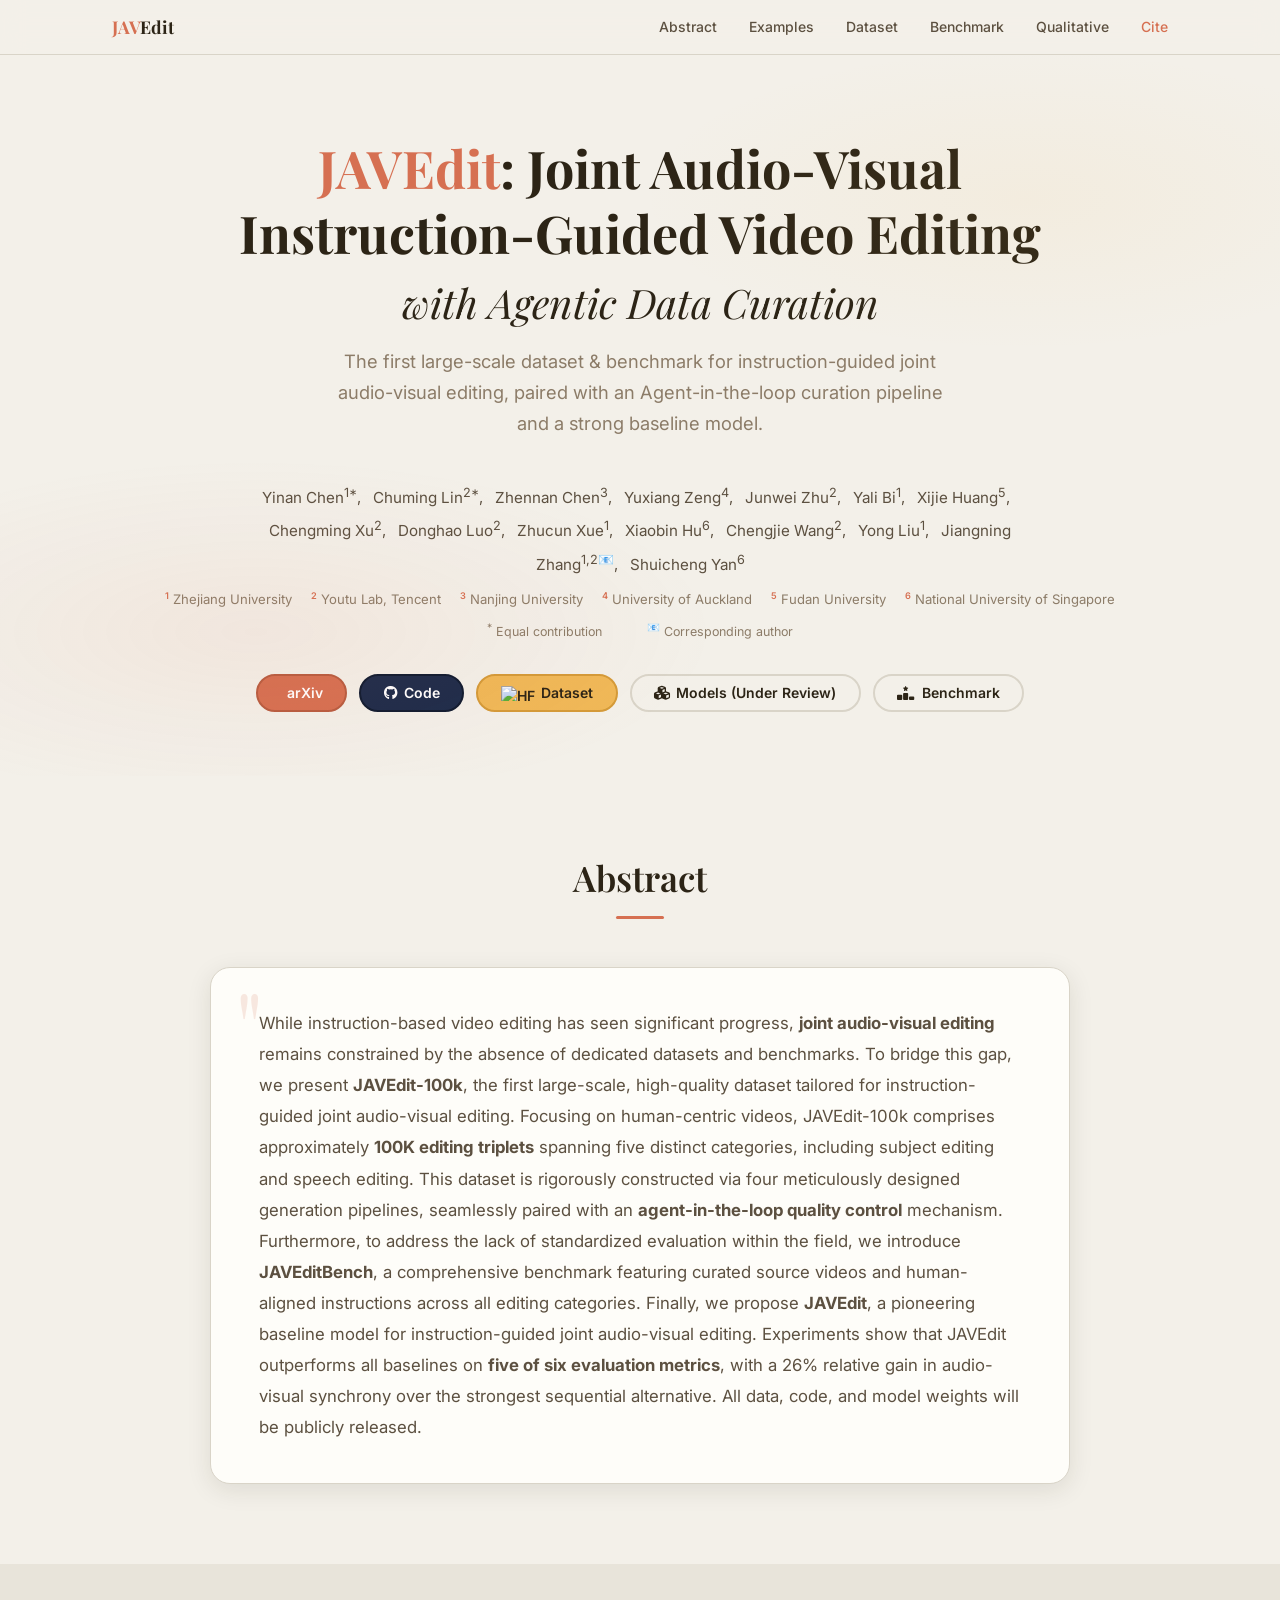
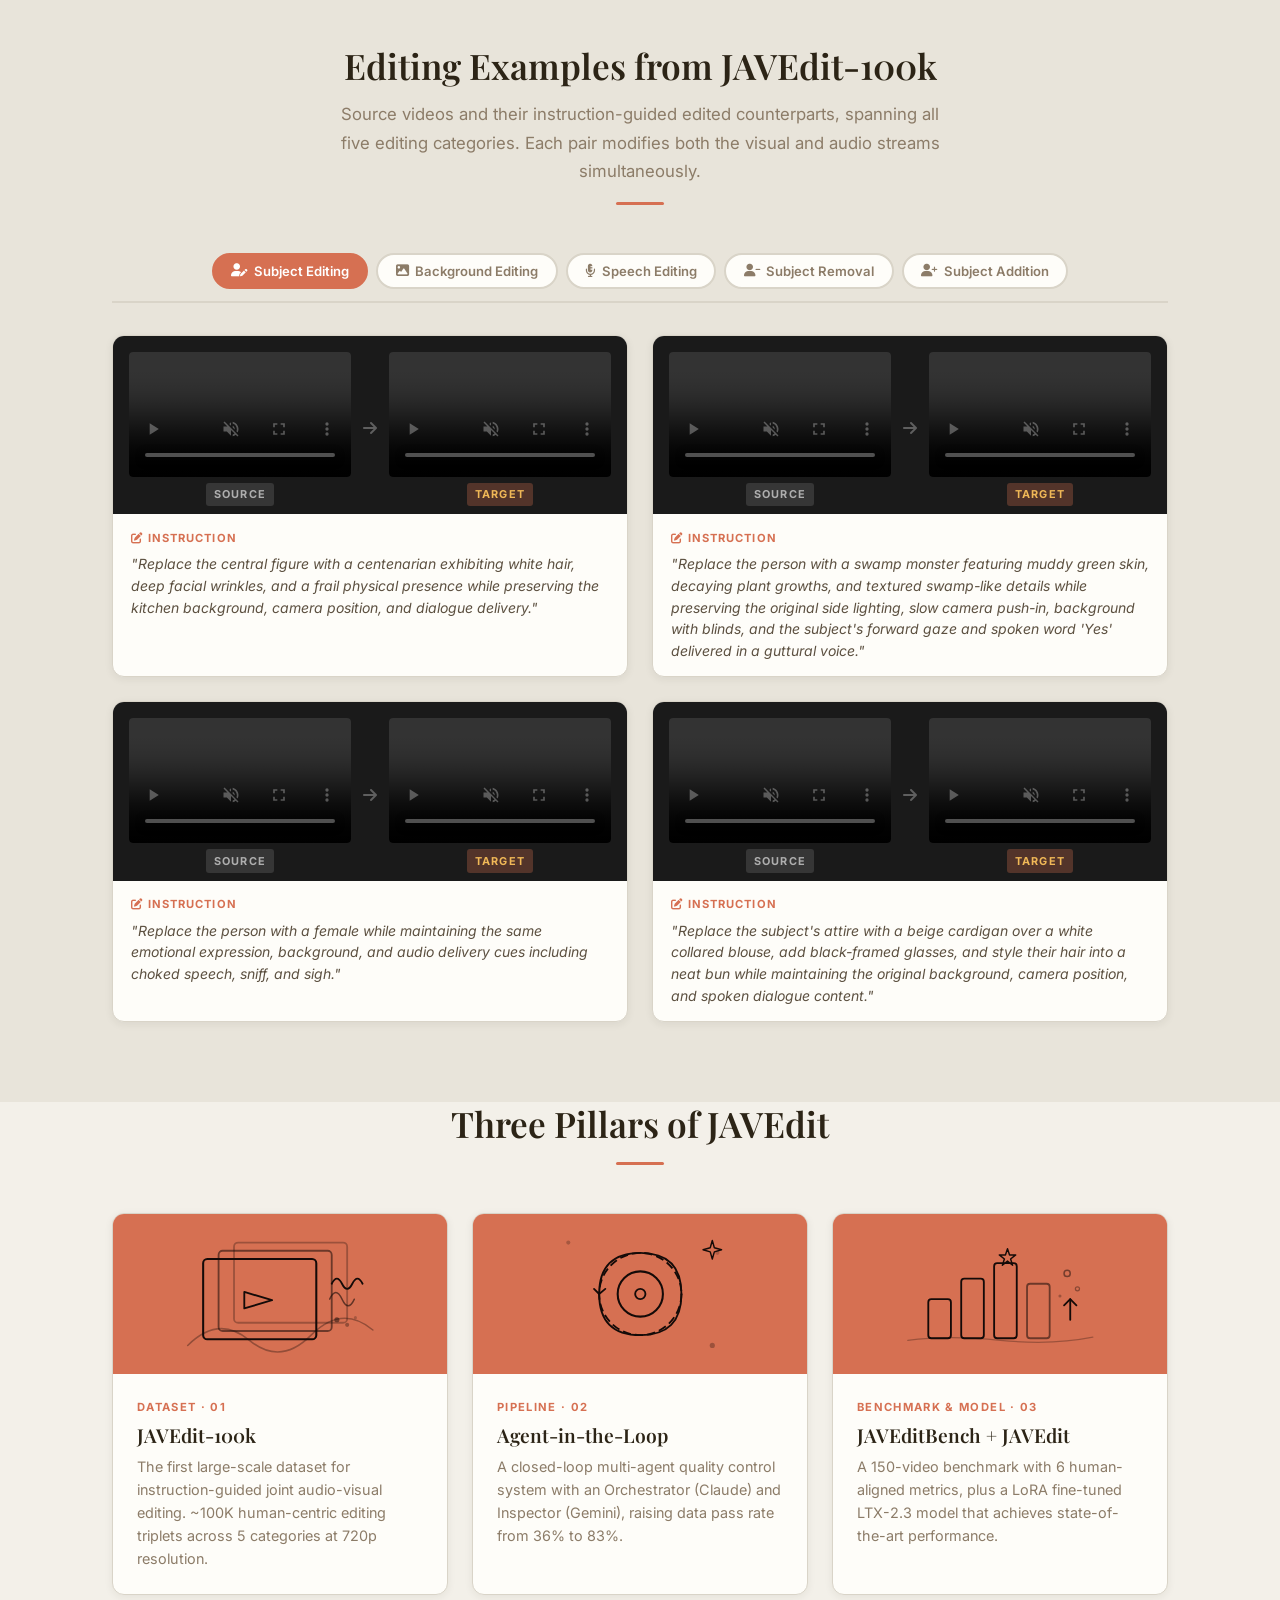
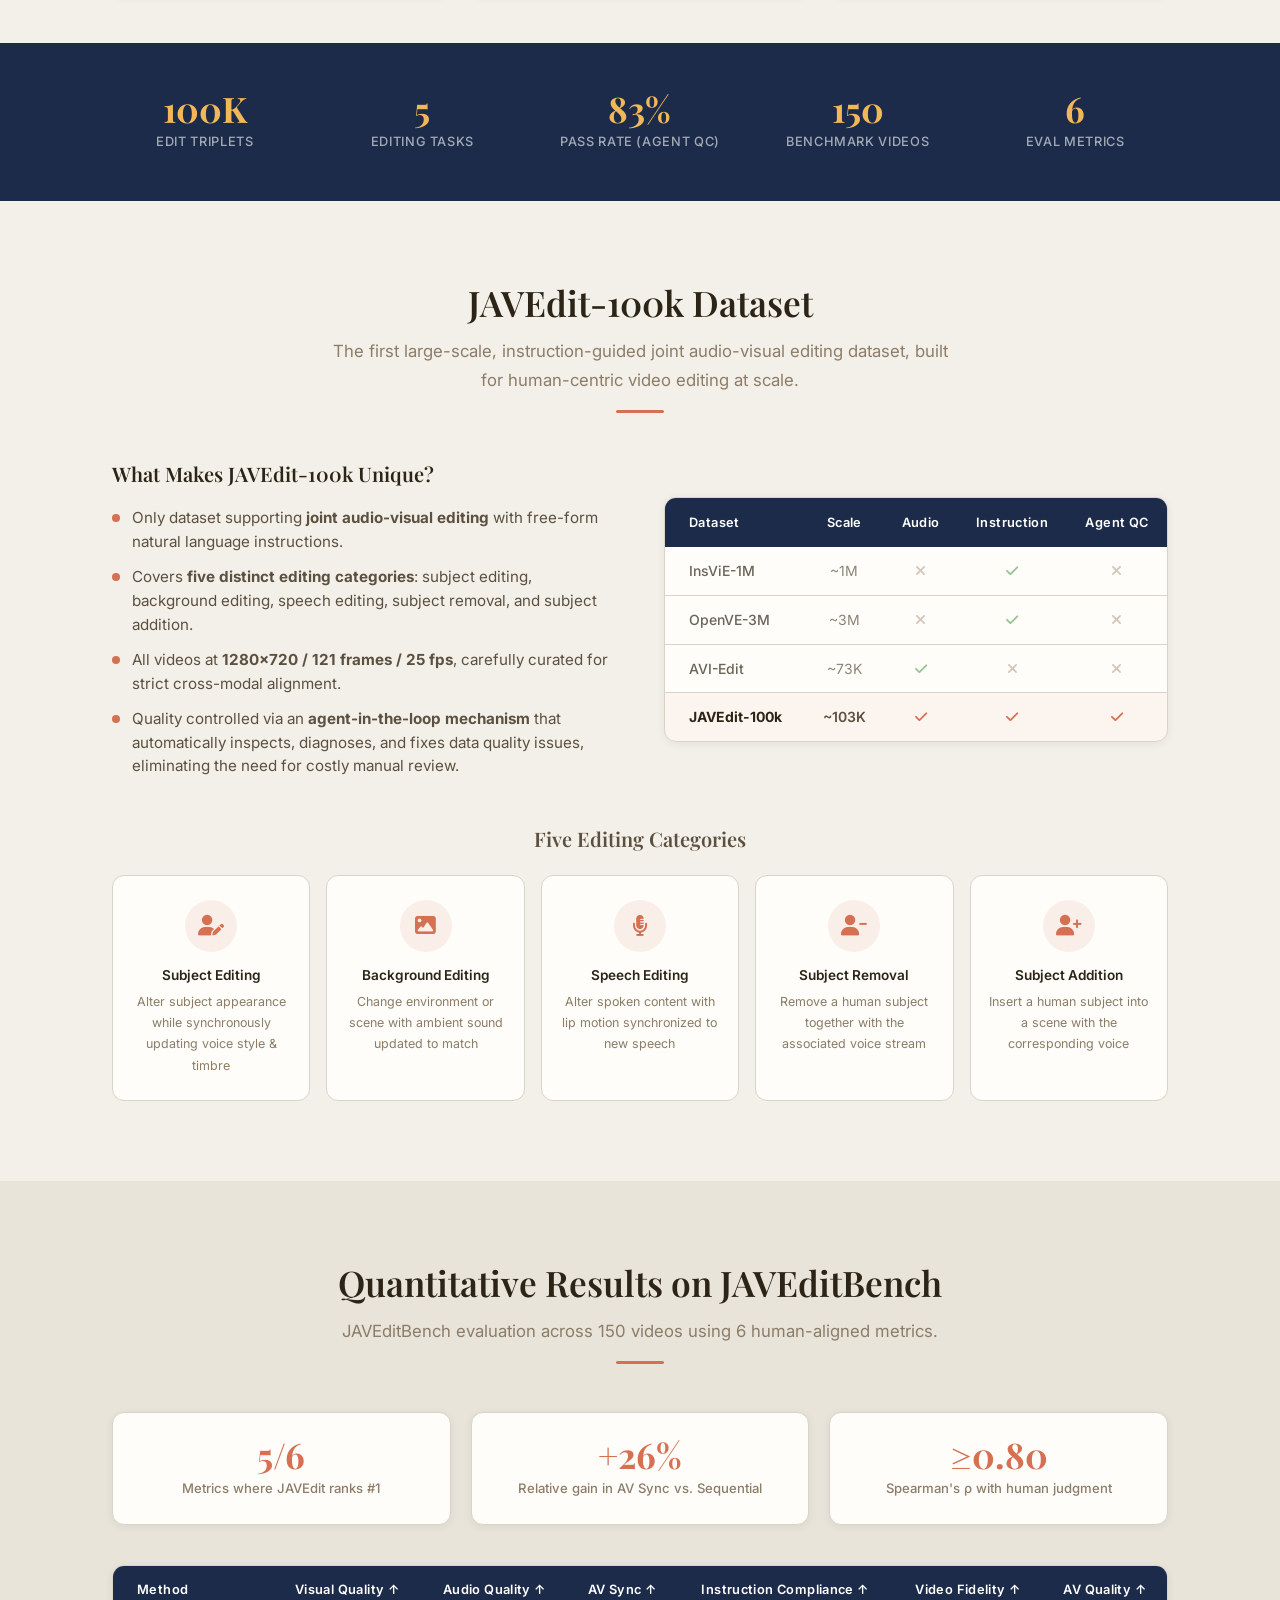
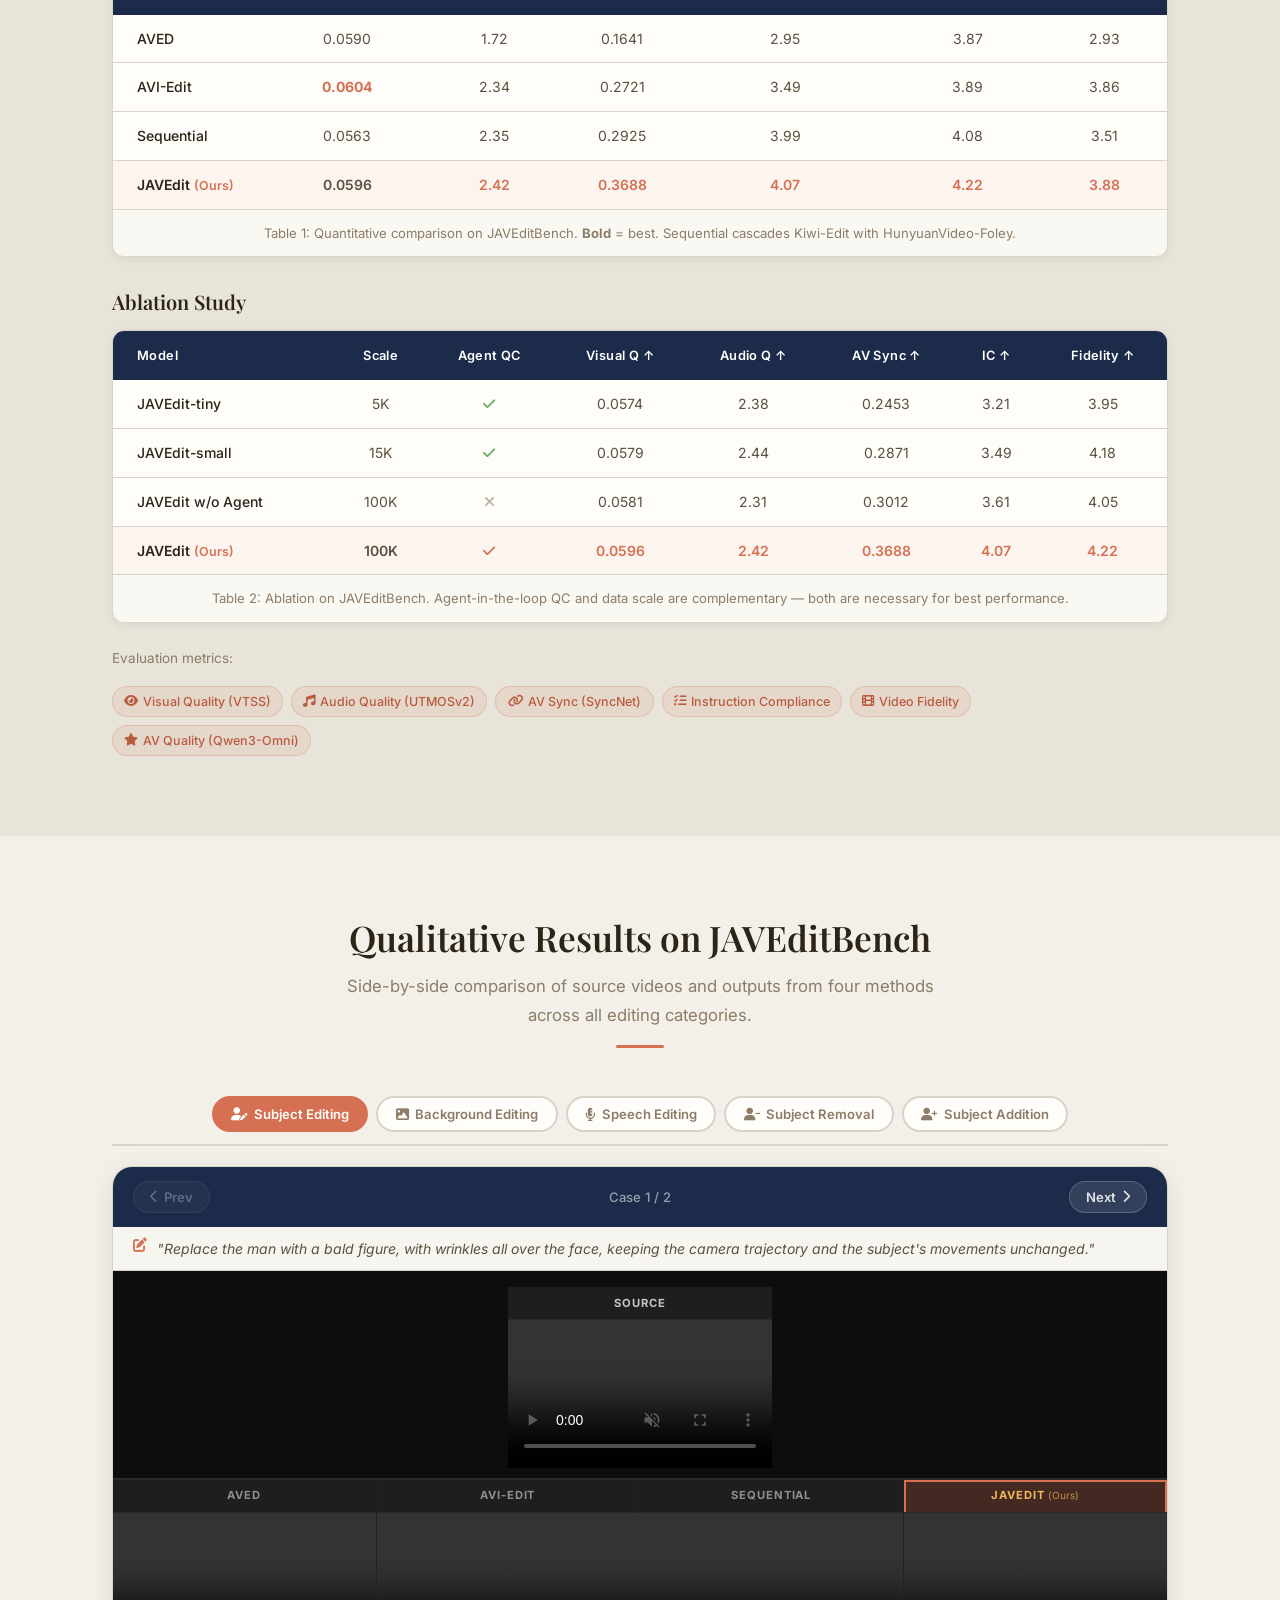
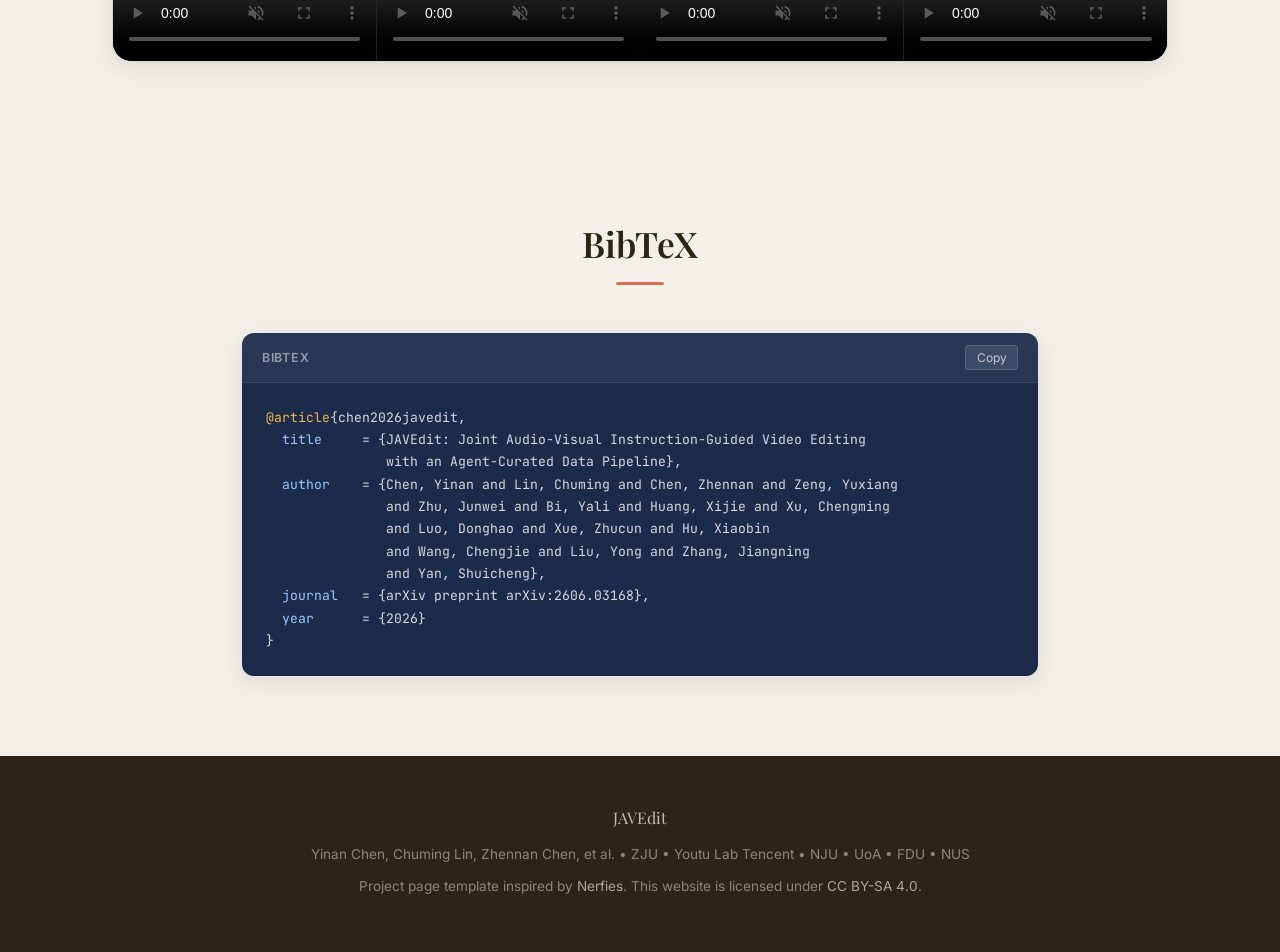
==== commit 91a2ae02: "Update JAVEdit" ====
--- a/projects/JAVEdit/index.html
+++ b/projects/JAVEdit/index.html
@@ -59,15 +59,15 @@
         <a href="https://scholar.google.com/citations?user=gZvKCWoAAAAJ&hl=en" class="author-link" target="_blank">Yuxiang Zeng</a><sup>4</sup>,&ensp;
         <a href="https://scholar.google.com/citations?user=-OxQlHsAAAAJ&hl=zh-CN" class="author-link" target="_blank">Junwei Zhu</a><sup>2</sup>,&ensp;
         <a href="https://scholar.google.com/citations?user=8V6O60gAAAAJ&hl=zh-CN" class="author-link" target="_blank">Yali Bi</a><sup>1</sup>,&ensp;
-        <a href="https://chmxu.github.io/" class="author-link" target="_blank">Xijie Huang</a><sup>5</sup>,&ensp;
-        <a href="#" class="author-link" target="_blank">Chengming Xu</a><sup>2</sup>,&ensp;
-        <a href="#" class="author-link" target="_blank">Donghao Luo</a><sup>2</sup>,&ensp;
-        <a href="#" class="author-link" target="_blank">Zhucun Xue</a><sup>1</sup>,&ensp;
-        <a href="#" class="author-link" target="_blank">Xiaobin Hu</a><sup>6</sup>,&ensp;
-        <a href="#" class="author-link" target="_blank">Chengjie Wang</a><sup>2</sup>,&ensp;
-        <a href="#" class="author-link" target="_blank">Yong Liu</a><sup>1</sup>,&ensp;
-        <a href="#" class="author-link" target="_blank">Jiangning Zhang</a><sup>1,2</sup><a href="mailto:186368@zju.edu.cn"><sup>📧</sup></a>,&ensp;
-        <a href="#" class="author-link" target="_blank">Shuicheng Yan</a><sup>6</sup>
+        <a href="#" class="author-link" target="_blank">Xijie Huang</a><sup>5</sup>,&ensp;
+        <a href="https://chmxu.github.io/" class="author-link" target="_blank">Chengming Xu</a><sup>2</sup>,&ensp;
+        <a href="https://scholar.google.com/citations?user=2yj541QAAAAJ&hl=en" class="author-link" target="_blank">Donghao Luo</a><sup>2</sup>,&ensp;
+        <a href="https://scholar.google.com/citations?hl=zh-CN&user=m3KDreEAAAAJ" class="author-link" target="_blank">Zhucun Xue</a><sup>1</sup>,&ensp;
+        <a href="https://huuxiaobin.github.io/" class="author-link" target="_blank">Xiaobin Hu</a><sup>6</sup>,&ensp;
+        <a href="https://scholar.google.com/citations?user=fqte5H4AAAAJ" class="author-link" target="_blank">Chengjie Wang</a><sup>2</sup>,&ensp;
+        <a href="https://scholar.google.com/citations?user=qYcgBbEAAAAJ" class="author-link" target="_blank">Yong Liu</a><sup>1</sup>,&ensp;
+        <a href="https://zhangzjn.github.io/" class="author-link" target="_blank">Jiangning Zhang</a><sup>1,2</sup><a href="mailto:186368@zju.edu.cn"><sup>📧</sup></a>,&ensp;
+        <a href="https://yanshuicheng.info/" class="author-link" target="_blank">Shuicheng Yan</a><sup>6</sup>
       </p>
       <div class="affil-list">
         <span><sup class="affil-num">1</sup> Zhejiang University</span>
@@ -85,7 +85,7 @@
 
     <!-- CTA Buttons -->
     <div class="btn-row">
-      <a href="https://arxiv.org/abs/XXXX.XXXXX" class="btn btn-primary" target="_blank">
+      <a href="https://arxiv.org/abs/2606.03168" class="btn btn-primary" target="_blank">
         <i class="ai ai-arxiv"></i> arXiv
       </a>
       <a href="https://github.com/RyanChenYN/JAVEdit" class="btn btn-navy" target="_blank">
@@ -1341,7 +1341,7 @@
                and Luo, Donghao and Xue, Zhucun and Hu, Xiaobin
                and Wang, Chengjie and Liu, Yong and Zhang, Jiangning
                and Yan, Shuicheng},
-  <span class="val">journal</span>   = {arXiv preprint arXiv:XXXX.XXXXX},
+  <span class="val">journal</span>   = {arXiv preprint arXiv:2606.03168},
   <span class="val">year</span>      = {2026}
 }</pre>
     </div>
